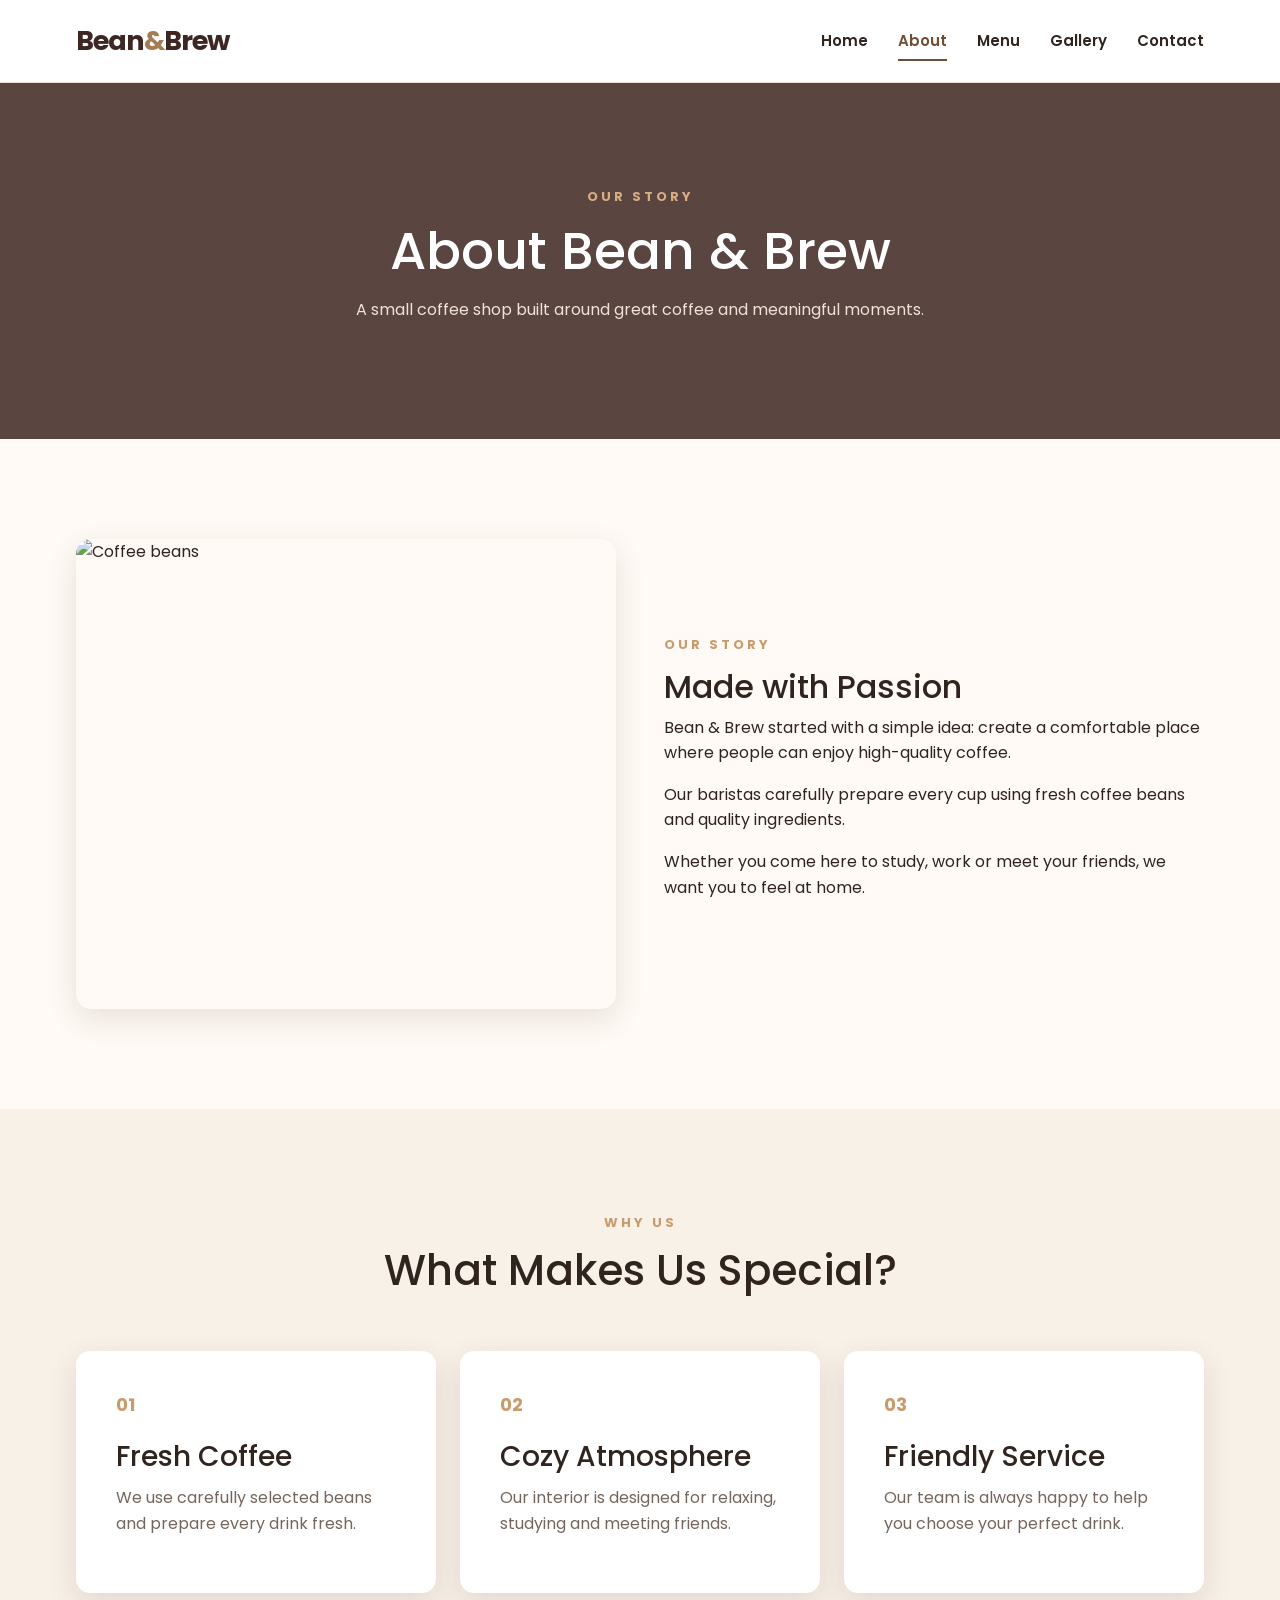
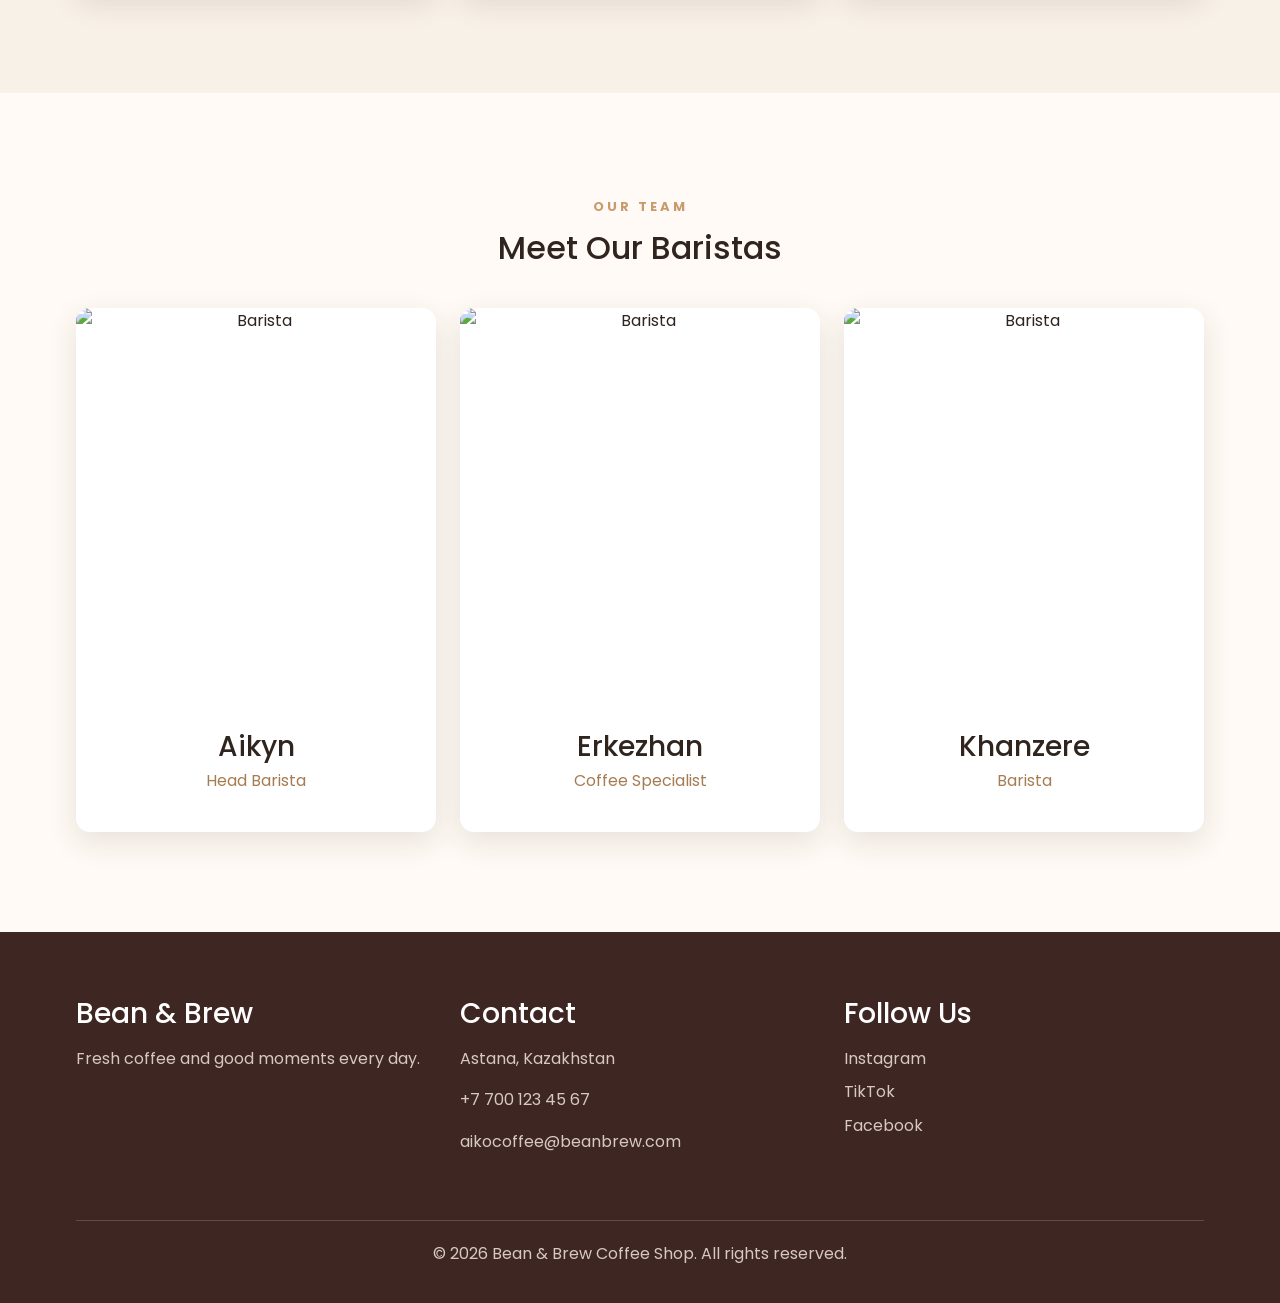
==== about.html @ 510b360f "Add files via upload" ====
<!DOCTYPE html>
<html lang="en">
<head>
    <meta charset="UTF-8">
    <meta name="viewport" content="width=device-width, initial-scale=1.0">

    <title>About Us - Bean & Brew</title>

    <link rel="preconnect" href="https://fonts.googleapis.com">
    <link rel="preconnect" href="https://fonts.gstatic.com" crossorigin>
    <link href="https://fonts.googleapis.com/css2?family=Poppins:wght@400;500;600;700&display=swap" rel="stylesheet">

    <link href="https://cdn.jsdelivr.net/npm/bootstrap@5.3.3/dist/css/bootstrap.min.css" rel="stylesheet">

    <link rel="stylesheet" href="style.css">
</head>

<body>

<header class="site-header">
    <div class="container header-container">

        <a href="index.html" class="logo">
            Bean<span>&</span>Brew
        </a>

        <nav class="main-nav">
            <a href="index.html">Home</a>
            <a href="about.html" class="active">About</a>
            <a href="menu.html">Menu</a>
            <a href="gallery.html">Gallery</a>
            <a href="contact.html">Contact</a>
        </nav>

    </div>
</header>


<main>

    <section class="page-banner">
        <div class="container text-center">
            <span class="small-title">OUR STORY</span>
            <h1>About Bean & Brew</h1>
            <p>
                A small coffee shop built around great coffee
                and meaningful moments.
            </p>
        </div>
    </section>


    <section class="section">
        <div class="container">

            <div class="row align-items-center g-5">

                <div class="col-12 col-md-6">
                    <img
                        src="images/beans.jpg"
                        alt="Coffee beans"
                        class="large-image"
                        loading="lazy"
                    >
                </div>

                <div class="col-12 col-md-6">

                    <span class="small-title">OUR STORY</span>

                    <h2>Made with Passion</h2>

                    <p>
                        Bean & Brew started with a simple idea:
                        create a comfortable place where people
                        can enjoy high-quality coffee.
                    </p>

                    <p>
                        Our baristas carefully prepare every cup
                        using fresh coffee beans and quality ingredients.
                    </p>

                    <p>
                        Whether you come here to study, work or meet
                        your friends, we want you to feel at home.
                    </p>

                </div>

            </div>

        </div>
    </section>


    <section class="features-section">
        <div class="container">

            <div class="section-heading text-center">
                <span class="small-title">WHY US</span>
                <h2>What Makes Us Special?</h2>
            </div>

            <div class="row g-4">

                <div class="col-12 col-md-4">
                    <div class="feature-box">
                        <div class="feature-number">01</div>
                        <h3>Fresh Coffee</h3>
                        <p>
                            We use carefully selected beans
                            and prepare every drink fresh.
                        </p>
                    </div>
                </div>

                <div class="col-12 col-md-4">
                    <div class="feature-box">
                        <div class="feature-number">02</div>
                        <h3>Cozy Atmosphere</h3>
                        <p>
                            Our interior is designed for relaxing,
                            studying and meeting friends.
                        </p>
                    </div>
                </div>

                <div class="col-12 col-md-4">
                    <div class="feature-box">
                        <div class="feature-number">03</div>
                        <h3>Friendly Service</h3>
                        <p>
                            Our team is always happy to help
                            you choose your perfect drink.
                        </p>
                    </div>
                </div>

            </div>

        </div>
    </section>


    <section class="section">
        <div class="container text-center">

            <span class="small-title">OUR TEAM</span>

            <h2>Meet Our Baristas</h2>

            <div class="row g-4 mt-3">

                <div class="col-12 col-md-4">
                    <div class="team-card">
                        <img
                            src="images/aikyn.jpg"
                            alt="Barista"
                            loading="lazy"
                        >
                        <h3>Aikyn</h3>
                        <p>Head Barista</p>
                    </div>
                </div>

                <div class="col-12 col-md-4">
                    <div class="team-card">
                        <img
                            src="images/erkezhan.jpg"
                            alt="Barista"
                            loading="lazy"
                        >
                        <h3>Erkezhan</h3>
                        <p>Coffee Specialist</p>
                    </div>
                </div>

                <div class="col-12 col-md-4">
                    <div class="team-card">
                        <img
                            src="images/khanzere.jpg"
                            alt="Barista"
                            loading="lazy"
                        >
                        <h3>Khanzere</h3>
                        <p>Barista</p>
                    </div>
                </div>

            </div>

        </div>
    </section>

</main>


<footer class="site-footer">
    <div class="container">

        <div class="row g-4">

            <div class="col-12 col-md-4">
                <h3>Bean & Brew</h3>
                <p>Fresh coffee and good moments every day.</p>
            </div>

            <div class="col-12 col-md-4">
                <h3>Contact</h3>
                <p>Astana, Kazakhstan</p>
                <p>+7 700 123 45 67</p>
                <p>aikocoffee@beanbrew.com</p>
            </div>

            <div class="col-12 col-md-4">
                <h3>Follow Us</h3>
                <div class="social-links">
                    <a href="#">Instagram</a>
                    <a href="#">TikTok</a>
                    <a href="#">Facebook</a>
                </div>
            </div>

        </div>

        <div class="footer-bottom">
            <p>&copy; 2026 Bean & Brew Coffee Shop. All rights reserved.</p>
        </div>

    </div>
</footer>

</body>
</html>
---- style.css ----
:root {
    --coffee: #6f4e37;
    --coffee-dark: #3e2723;
    --coffee-light: #a67c52;
    --cream: #f8f1e8;
    --cream-dark: #eadccf;
    --white: #ffffff;
    --text: #30241f;
    --text-light: #75665d;
    --gold: #c89b6d;

    --shadow: 0 10px 30px rgba(62, 39, 35, 0.12);
    --shadow-hover: 0 18px 40px rgba(62, 39, 35, 0.20);
}

* {
    margin: 0;
    padding: 0;
    box-sizing: border-box;
}

html {
    scroll-behavior: smooth;
}

body {
    font-family: "Poppins", Arial, sans-serif;
    background-color: #fffaf5;
    color: var(--text);
    line-height: 1.6;
}

img {
    max-width: 100%;
    display: block;
}

a {
    text-decoration: none;
    color: inherit;
}

button,
input,
textarea {
    font-family: inherit;
}

.container {
    width: 90%;
    max-width: 1200px;
    margin: 0 auto;
}

.site-header {
    position: sticky;
    top: 0;
    z-index: 1000;

    background: rgba(255, 255, 255, 0.96);
    backdrop-filter: blur(10px);

    border-bottom: 1px solid #eee1d5;
}

.header-container {
    min-height: 82px;

    display: flex;
    justify-content: space-between;
    align-items: center;
}

.logo {
    font-size: 27px;
    font-weight: 700;
    color: var(--coffee-dark);
    letter-spacing: -1px;
}

.logo span {
    color: var(--coffee-light);
}

.main-nav {
    display: flex;
    align-items: center;
    gap: 30px;
}

.main-nav a {
    position: relative;

    color: var(--text);
    font-size: 15px;
    font-weight: 600;

    transition: 0.3s;
}

.main-nav a:hover {
    color: var(--coffee);
}

.main-nav a::after {
    content: "";

    position: absolute;
    left: 0;
    bottom: -8px;

    width: 0;
    height: 2px;

    background-color: var(--coffee);

    transition: 0.3s;
}

.main-nav a:hover::after,
.main-nav a.active::after {
    width: 100%;
}

.main-nav a.active {
    color: var(--coffee);
}

.hero-section {
    min-height: 680px;

    display: flex;
    align-items: center;

    position: relative;

    background:
        linear-gradient(
            90deg,
            rgba(34, 20, 15, 0.88) 0%,
            rgba(34, 20, 15, 0.65) 45%,
            rgba(34, 20, 15, 0.20) 100%
        ),
        url("https://images.unsplash.com/photo-1495474472287-4d71bcdd2085?auto=format&fit=crop&w=1800&q=85")
        center / cover no-repeat;
}

.hero-content {
    width: 100%;
}

.hero-text {
    max-width: 650px;
    color: white;
}

.small-title {
    display: inline-block;

    color: var(--gold);
    font-size: 13px;
    font-weight: 700;
    letter-spacing: 3px;

    margin-bottom: 12px;
}

.hero-text .small-title {
    color: #e4b98c;
}

.hero-text h1 {
    color: white;

    font-size: 68px;
    line-height: 1.05;

    margin-bottom: 25px;

    letter-spacing: -2px;
}

.hero-text p {
    max-width: 570px;

    color: #f5eee9;
    font-size: 18px;

    margin-bottom: 35px;
}

.coffee-btn {
    display: inline-block;

    padding: 14px 30px;

    background-color: var(--coffee);
    color: white;

    border: 2px solid var(--coffee);
    border-radius: 5px;

    font-size: 15px;
    font-weight: 600;

    transition: 0.3s;
}

.coffee-btn:hover {
    background-color: var(--coffee-light);
    border-color: var(--coffee-light);
    color: white;

    transform: translateY(-3px);

    box-shadow: 0 8px 20px rgba(111, 78, 55, 0.3);
}

.section {
    padding: 100px 0;
}

.section-heading {
    max-width: 650px;
    margin: 0 auto 55px;

    text-align: center;
}

.section-heading h2 {
    font-size: 42px;
    margin-bottom: 15px;
}

.section-heading p {
    color: var(--text-light);
}

.coffee-card {
    height: 100%;

    overflow: hidden;

    background-color: white;

    border-radius: 14px;

    box-shadow: var(--shadow);

    transition: 0.35s;
}

.coffee-card:hover {
    transform: translateY(-10px);
    box-shadow: var(--shadow-hover);
}

.coffee-card img {
    width: 100%;
    height: 250px;

    object-fit: cover;

    transition: 0.5s;
}

.coffee-card:hover img {
    transform: scale(1.05);
}

.card-content {
    padding: 27px;
}

.card-content h3 {
    font-size: 22px;
    margin-bottom: 10px;
}

.card-content p {
    min-height: 55px;

    color: var(--text-light);

    font-size: 14px;
}

.price {
    display: inline-block;

    margin-top: 12px;

    color: var(--coffee);

    font-size: 18px;
    font-weight: 700;
}

.welcome-section {
    padding: 100px 0;

    background-color: var(--cream);
}

.large-image {
    width: 100%;
    height: 470px;

    object-fit: cover;

    border-radius: 15px;

    box-shadow: var(--shadow);
}

.welcome-section h2 {
    font-size: 42px;
    margin-bottom: 20px;
}

.welcome-section p {
    color: var(--text-light);

    margin-bottom: 15px;
}

.page-banner {
    position: relative;

    padding: 100px 20px;

    text-align: center;

    background:
        linear-gradient(
            rgba(62, 39, 35, 0.86),
            rgba(62, 39, 35, 0.86)
        ),
        url("https://images.unsplash.com/photo-1445116572660-236099ec97a0?auto=format&fit=crop&w=1800&q=85")
        center / cover no-repeat;
}

.page-banner h1 {
    color: white;

    font-size: 52px;

    margin-bottom: 15px;
}

.page-banner p {
    color: #eee1d5;
}

.page-banner .small-title {
    color: #d8ad83;
}

.features-section {
    padding: 100px 0;

    background-color: var(--cream);
}

.feature-box {
    height: 100%;

    padding: 40px;

    background-color: white;

    border-radius: 14px;

    box-shadow: var(--shadow);

    transition: 0.3s;
}

.feature-box:hover {
    transform: translateY(-8px);
    box-shadow: var(--shadow-hover);
}

.feature-number {
    margin-bottom: 20px;

    color: var(--gold);

    font-size: 18px;
    font-weight: 700;
}

.feature-box h3 {
    margin-bottom: 12px;
}

.feature-box p {
    color: var(--text-light);
}

.team-card {
    overflow: hidden;

    background-color: white;

    border-radius: 14px;

    box-shadow: var(--shadow);

    text-align: center;

    transition: 0.3s;
}

.team-card:hover {
    transform: translateY(-8px);
}

.team-card img {
    width: 100%;
    height: 400px;

    object-fit: cover;
}

.team-card h3 {
    margin-top: 22px;
    margin-bottom: 5px;
}

.team-card p {
    padding-bottom: 22px;

    color: var(--coffee-light);
}

.table-responsive {
    overflow-x: auto;
}

.coffee-table {
    width: 100%;

    border-collapse: collapse;

    background-color: white;

    border-radius: 14px;

    overflow: hidden;

    box-shadow: var(--shadow);
}

.coffee-table th {
    padding: 20px;

    background-color: var(--coffee-dark);

    color: white;

    text-align: left;
}

.coffee-table td {
    padding: 19px 20px;

    border-bottom: 1px solid #eee1d5;

    color: var(--text-light);
}

.coffee-table td:first-child {
    color: var(--text);
    font-weight: 600;
}

.coffee-table tbody tr:nth-child(even) {
    background-color: #fcf7f2;
}

.coffee-table tbody tr {
    transition: 0.2s;
}

.coffee-table tbody tr:hover {
    background-color: #f1e3d5;
}

.menu-cards-section {
    padding: 100px 0;

    background-color: var(--cream);
}

.gallery-grid {
    display: grid;

    grid-template-columns: repeat(3, 1fr);

    grid-auto-rows: 300px;

    gap: 20px;
}

.gallery-item {
    position: relative;

    overflow: hidden;

    border-radius: 14px;

    box-shadow: var(--shadow);
}

.gallery-item img {
    width: 100%;
    height: 100%;

    object-fit: cover;

    transition: 0.5s;
}

.gallery-item:hover img {
    transform: scale(1.1);
}

.gallery-caption {
    position: absolute;

    left: 0;
    right: 0;
    bottom: 0;

    padding: 30px 20px 20px;

    color: white;

    background: linear-gradient(
        transparent,
        rgba(0, 0, 0, 0.8)
    );

    transform: translateY(100%);

    transition: 0.35s;
}

.gallery-item:hover .gallery-caption {
    transform: translateY(0);
}

.gallery-caption span {
    font-weight: 600;
}

.contact-info {
    height: 100%;

    padding: 40px;

    background-color: var(--cream);

    border-radius: 14px;
}

.contact-info h2 {
    font-size: 36px;

    margin-bottom: 15px;
}

.contact-info > p {
    color: var(--text-light);
}

.contact-item {
    display: flex;
    flex-direction: column;

    margin-top: 28px;
}

.contact-item strong {
    color: var(--coffee);

    margin-bottom: 3px;
}

.contact-item span {
    color: var(--text-light);
}


.contact-form {
    padding: 40px;

    background-color: white;

    border-radius: 14px;

    box-shadow: var(--shadow);
}

.contact-form label {
    display: block;

    margin-bottom: 8px;

    font-weight: 600;
}

.contact-form input,
.contact-form textarea {
    width: 100%;

    padding: 13px 15px;

    border: 1px solid #dfd1c5;

    border-radius: 6px;

    background-color: #fffdfb;

    outline: none;

    transition: 0.3s;
}


/* focus requirement */

.contact-form input:focus,
.contact-form textarea:focus {
    border-color: var(--coffee-light);

    box-shadow:
        0 0 0 4px rgba(166, 124, 82, 0.15);
}

.site-footer {
    padding: 65px 0 20px;

    background-color: var(--coffee-dark);

    color: white;
}

.site-footer h3 {
    color: white;

    margin-bottom: 15px;
}

.site-footer p {
    color: #d7c9c0;
}

.social-links {
    display: flex;
    flex-direction: column;

    gap: 8px;
}

.social-links a {
    color: #d7c9c0;

    transition: 0.3s;
}

.social-links a:hover {
    color: #e4b98c;
}

.footer-bottom {
    margin-top: 50px;
    padding-top: 20px;

    border-top: 1px solid #624c43;

    text-align: center;
}

@media (max-width: 992px) {

    .hero-text h1 {
        font-size: 55px;
    }

    .gallery-grid {
        grid-template-columns: repeat(2, 1fr);
    }

    .main-nav {
        gap: 18px;
    }

}

@media (max-width: 768px) {

    .header-container {
        min-height: auto;

        padding-top: 18px;
        padding-bottom: 18px;

        flex-direction: column;

        gap: 15px;
    }

    .main-nav {
        width: 100%;

        justify-content: center;

        flex-wrap: wrap;

        gap: 12px 18px;
    }

    .hero-section {
        min-height: 570px;

        text-align: center;

        background-position: center;
    }

    .hero-text {
        margin: 0 auto;
    }

    .hero-text h1 {
        font-size: 42px;
        letter-spacing: -1px;
    }

    .hero-text p {
        font-size: 15px;
    }

    .section {
        padding: 70px 0;
    }

    .welcome-section {
        padding: 70px 0;
    }

    .features-section {
        padding: 70px 0;
    }

    .menu-cards-section {
        padding: 70px 0;
    }

    .section-heading h2 {
        font-size: 34px;
    }

    .welcome-section h2 {
        font-size: 34px;
    }

    .large-image {
        height: 330px;
    }

    .page-banner {
        padding: 75px 20px;
    }

    .page-banner h1 {
        font-size: 38px;
    }

    .gallery-grid {
        grid-template-columns: 1fr;

        grid-auto-rows: 280px;
    }

    .gallery-caption {
        transform: translateY(0);
    }

    .coffee-table th,
    .coffee-table td {
        padding: 13px;

        font-size: 13px;
    }

    .contact-info,
    .contact-form {
        padding: 28px;
    }

}
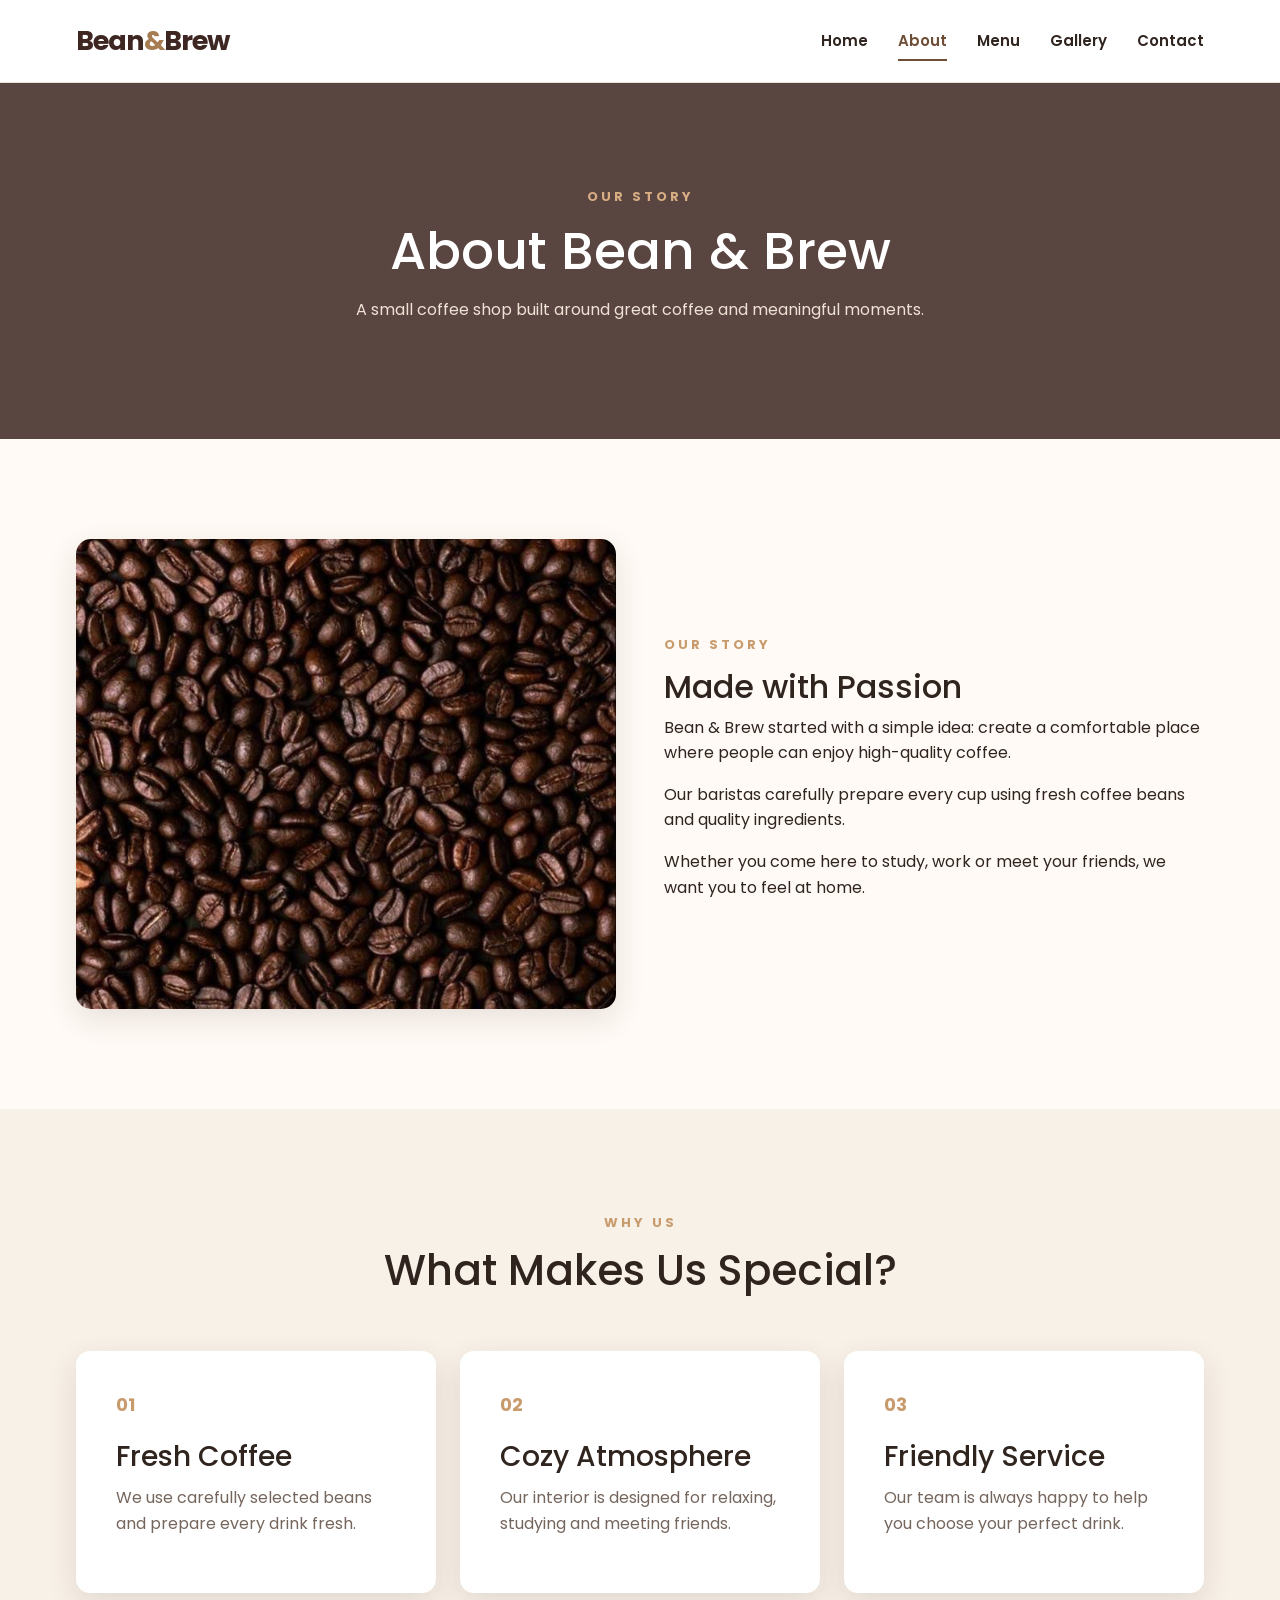
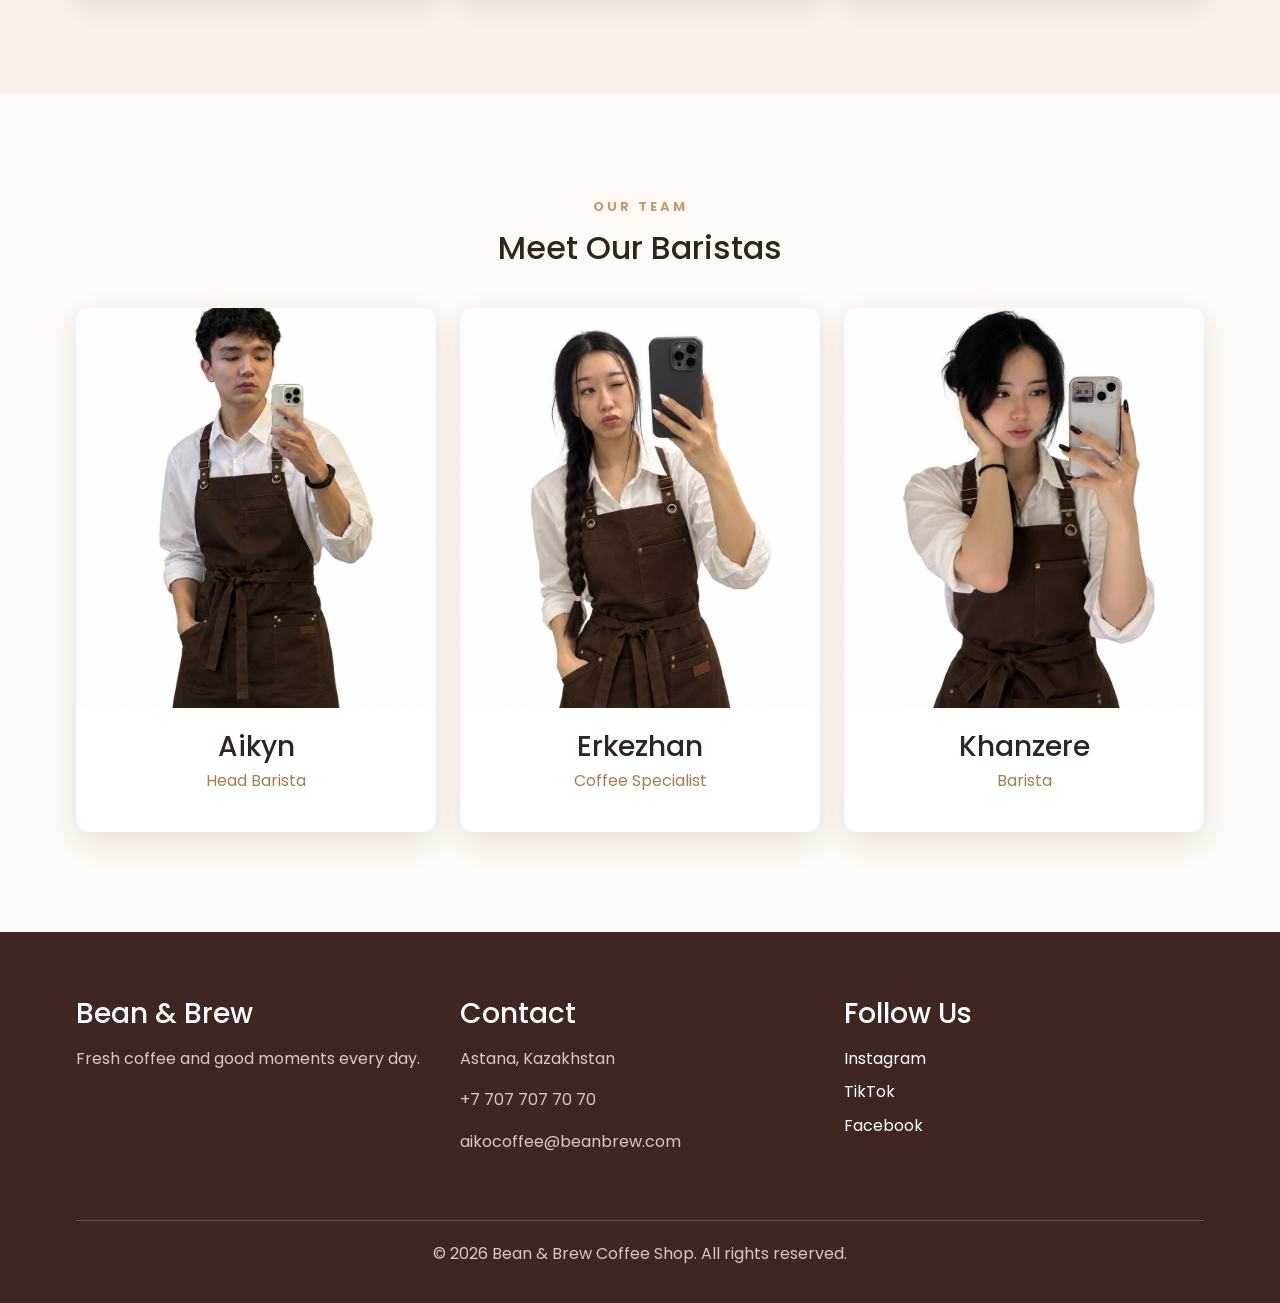
==== commit 17d2667f: "Add endterm features and update README" ====
--- a/about.html
+++ b/about.html
@@ -1,235 +1,234 @@
-<!DOCTYPE html>
-<html lang="en">
-<head>
-    <meta charset="UTF-8">
-    <meta name="viewport" content="width=device-width, initial-scale=1.0">
-
-    <title>About Us - Bean & Brew</title>
-
-    <link rel="preconnect" href="https://fonts.googleapis.com">
-    <link rel="preconnect" href="https://fonts.gstatic.com" crossorigin>
-    <link href="https://fonts.googleapis.com/css2?family=Poppins:wght@400;500;600;700&display=swap" rel="stylesheet">
-
-    <link href="https://cdn.jsdelivr.net/npm/bootstrap@5.3.3/dist/css/bootstrap.min.css" rel="stylesheet">
-
-    <link rel="stylesheet" href="style.css">
-</head>
-
-<body>
-
-<header class="site-header">
-    <div class="container header-container">
-
-        <a href="index.html" class="logo">
-            Bean<span>&</span>Brew
-        </a>
-
-        <nav class="main-nav">
-            <a href="index.html">Home</a>
-            <a href="about.html" class="active">About</a>
-            <a href="menu.html">Menu</a>
-            <a href="gallery.html">Gallery</a>
-            <a href="contact.html">Contact</a>
-        </nav>
-
-    </div>
-</header>
-
-
-<main>
-
-    <section class="page-banner">
-        <div class="container text-center">
-            <span class="small-title">OUR STORY</span>
-            <h1>About Bean & Brew</h1>
-            <p>
-                A small coffee shop built around great coffee
-                and meaningful moments.
-            </p>
-        </div>
-    </section>
-
-
-    <section class="section">
-        <div class="container">
-
-            <div class="row align-items-center g-5">
-
-                <div class="col-12 col-md-6">
-                    <img
-                        src="images/beans.jpg"
-                        alt="Coffee beans"
-                        class="large-image"
-                        loading="lazy"
-                    >
-                </div>
-
-                <div class="col-12 col-md-6">
-
-                    <span class="small-title">OUR STORY</span>
-
-                    <h2>Made with Passion</h2>
-
-                    <p>
-                        Bean & Brew started with a simple idea:
-                        create a comfortable place where people
-                        can enjoy high-quality coffee.
-                    </p>
-
-                    <p>
-                        Our baristas carefully prepare every cup
-                        using fresh coffee beans and quality ingredients.
-                    </p>
-
-                    <p>
-                        Whether you come here to study, work or meet
-                        your friends, we want you to feel at home.
-                    </p>
-
-                </div>
-
-            </div>
-
-        </div>
-    </section>
-
-
-    <section class="features-section">
-        <div class="container">
-
-            <div class="section-heading text-center">
-                <span class="small-title">WHY US</span>
-                <h2>What Makes Us Special?</h2>
-            </div>
-
-            <div class="row g-4">
-
-                <div class="col-12 col-md-4">
-                    <div class="feature-box">
-                        <div class="feature-number">01</div>
-                        <h3>Fresh Coffee</h3>
-                        <p>
-                            We use carefully selected beans
-                            and prepare every drink fresh.
-                        </p>
-                    </div>
-                </div>
-
-                <div class="col-12 col-md-4">
-                    <div class="feature-box">
-                        <div class="feature-number">02</div>
-                        <h3>Cozy Atmosphere</h3>
-                        <p>
-                            Our interior is designed for relaxing,
-                            studying and meeting friends.
-                        </p>
-                    </div>
-                </div>
-
-                <div class="col-12 col-md-4">
-                    <div class="feature-box">
-                        <div class="feature-number">03</div>
-                        <h3>Friendly Service</h3>
-                        <p>
-                            Our team is always happy to help
-                            you choose your perfect drink.
-                        </p>
-                    </div>
-                </div>
-
-            </div>
-
-        </div>
-    </section>
-
-
-    <section class="section">
-        <div class="container text-center">
-
-            <span class="small-title">OUR TEAM</span>
-
-            <h2>Meet Our Baristas</h2>
-
-            <div class="row g-4 mt-3">
-
-                <div class="col-12 col-md-4">
-                    <div class="team-card">
-                        <img
-                            src="images/aikyn.jpg"
-                            alt="Barista"
-                            loading="lazy"
-                        >
-                        <h3>Aikyn</h3>
-                        <p>Head Barista</p>
-                    </div>
-                </div>
-
-                <div class="col-12 col-md-4">
-                    <div class="team-card">
-                        <img
-                            src="images/erkezhan.jpg"
-                            alt="Barista"
-                            loading="lazy"
-                        >
-                        <h3>Erkezhan</h3>
-                        <p>Coffee Specialist</p>
-                    </div>
-                </div>
-
-                <div class="col-12 col-md-4">
-                    <div class="team-card">
-                        <img
-                            src="images/khanzere.jpg"
-                            alt="Barista"
-                            loading="lazy"
-                        >
-                        <h3>Khanzere</h3>
-                        <p>Barista</p>
-                    </div>
-                </div>
-
-            </div>
-
-        </div>
-    </section>
-
-</main>
-
-
-<footer class="site-footer">
-    <div class="container">
-
-        <div class="row g-4">
-
-            <div class="col-12 col-md-4">
-                <h3>Bean & Brew</h3>
-                <p>Fresh coffee and good moments every day.</p>
-            </div>
-
-            <div class="col-12 col-md-4">
-                <h3>Contact</h3>
-                <p>Astana, Kazakhstan</p>
-                <p>+7 700 123 45 67</p>
-                <p>aikocoffee@beanbrew.com</p>
-            </div>
-
-            <div class="col-12 col-md-4">
-                <h3>Follow Us</h3>
-                <div class="social-links">
-                    <a href="#">Instagram</a>
-                    <a href="#">TikTok</a>
-                    <a href="#">Facebook</a>
-                </div>
-            </div>
-
-        </div>
-
-        <div class="footer-bottom">
-            <p>&copy; 2026 Bean & Brew Coffee Shop. All rights reserved.</p>
-        </div>
-
-    </div>
-</footer>
-
-</body>
+<!DOCTYPE html>
+<html lang="en">
+<head>
+    <meta charset="UTF-8">
+    <meta name="viewport" content="width=device-width, initial-scale=1.0">
+
+    <title>About Us - Bean & Brew</title>
+
+    <link rel="preconnect" href="https://fonts.googleapis.com">
+    <link rel="preconnect" href="https://fonts.gstatic.com" crossorigin>
+    <link href="https://fonts.googleapis.com/css2?family=Poppins:wght@400;500;600;700&display=swap" rel="stylesheet">
+
+    <link href="vendor/bootstrap.min.css" rel="stylesheet">
+
+    <link rel="stylesheet" href="style.css">
+</head>
+
+<body>
+
+<header class="site-header">
+    <div class="container header-container">
+
+        <a href="index.html" class="logo">
+            Bean<span>&</span>Brew
+        </a>
+
+        <nav class="main-nav">
+            <a href="index.html">Home</a>
+            <a href="about.html" class="active">About</a>
+            <a href="menu.html">Menu</a>
+            <a href="gallery.html">Gallery</a>
+            <a href="contact.html">Contact</a>
+        </nav>
+
+    </div>
+</header>
+
+
+<main>
+
+    <section class="page-banner">
+        <div class="container text-center">
+            <span class="small-title">OUR STORY</span>
+            <h1>About Bean & Brew</h1>
+            <p>
+                A small coffee shop built around great coffee
+                and meaningful moments.
+            </p>
+        </div>
+    </section>
+
+
+    <section class="section">
+        <div class="container">
+
+            <div class="row align-items-center g-5">
+
+                <div class="col-12 col-md-6">
+                    <img
+                        src="images/beans.jpg"
+                        alt="Coffee beans"
+                        class="large-image"
+                        loading="lazy"
+                    >
+                </div>
+
+                <div class="col-12 col-md-6">
+
+                    <span class="small-title">OUR STORY</span>
+
+                    <h2>Made with Passion</h2>
+
+                    <p>
+                        Bean & Brew started with a simple idea:
+                        create a comfortable place where people
+                        can enjoy high-quality coffee.
+                    </p>
+
+                    <p>
+                        Our baristas carefully prepare every cup
+                        using fresh coffee beans and quality ingredients.
+                    </p>
+
+                    <p>
+                        Whether you come here to study, work or meet
+                        your friends, we want you to feel at home.
+                    </p>
+
+                </div>
+
+            </div>
+
+        </div>
+    </section>
+
+
+    <section class="features-section">
+        <div class="container">
+
+            <div class="section-heading text-center">
+                <span class="small-title">WHY US</span>
+                <h2>What Makes Us Special?</h2>
+            </div>
+
+            <div class="row g-4">
+
+                <div class="col-12 col-md-4">
+                    <div class="feature-box">
+                        <div class="feature-number">01</div>
+                        <h3>Fresh Coffee</h3>
+                        <p>
+                            We use carefully selected beans
+                            and prepare every drink fresh.
+                        </p>
+                    </div>
+                </div>
+
+                <div class="col-12 col-md-4">
+                    <div class="feature-box">
+                        <div class="feature-number">02</div>
+                        <h3>Cozy Atmosphere</h3>
+                        <p>
+                            Our interior is designed for relaxing,
+                            studying and meeting friends.
+                        </p>
+                    </div>
+                </div>
+
+                <div class="col-12 col-md-4">
+                    <div class="feature-box">
+                        <div class="feature-number">03</div>
+                        <h3>Friendly Service</h3>
+                        <p>
+                            Our team is always happy to help
+                            you choose your perfect drink.
+                        </p>
+                    </div>
+                </div>
+
+            </div>
+
+        </div>
+    </section>
+
+
+    <section class="section">
+        <div class="container text-center">
+
+            <span class="small-title">OUR TEAM</span>
+
+            <h2>Meet Our Baristas</h2>
+
+            <div class="row g-4 mt-3">
+
+                <div class="col-12 col-md-4">
+                    <div class="team-card">
+                        <img
+                            src="images/aikyn.jpg"
+                            alt="Barista"
+                            loading="lazy"
+                        >
+                        <h3>Aikyn</h3>
+                        <p>Head Barista</p>
+                    </div>
+                </div>
+
+                <div class="col-12 col-md-4">
+                    <div class="team-card">
+                        <img
+                            src="images/erkezhan.jpg"
+                            alt="Barista"
+                            loading="lazy"
+                        >
+                        <h3>Erkezhan</h3>
+                        <p>Coffee Specialist</p>
+                    </div>
+                </div>
+
+                <div class="col-12 col-md-4">
+                    <div class="team-card">
+                        <img
+                            src="images/khanzere.jpg"
+                            alt="Barista"
+                            loading="lazy"
+                        >
+                        <h3>Khanzere</h3>
+                        <p>Barista</p>
+                    </div>
+                </div>
+
+            </div>
+
+        </div>
+    </section>
+
+</main>
+
+<footer class="site-footer">
+    <div class="container">
+
+        <div class="row g-4">
+
+            <div class="col-12 col-md-4">
+                <h3>Bean & Brew</h3>
+                <p>Fresh coffee and good moments every day.</p>
+            </div>
+
+            <div class="col-12 col-md-4">
+                <h3>Contact</h3>
+                <p>Astana, Kazakhstan</p>
+                <p>+7 707 707 70 70</p>
+                <p>aikocoffee@beanbrew.com</p>
+            </div>
+
+            <div class="col-12 col-md-4">
+                <h3>Follow Us</h3>
+                <div class="social-links">
+                    <span>Instagram</span>
+                    <span>TikTok</span>
+                    <span>Facebook</span>
+                </div>
+            </div>
+
+        </div>
+
+        <div class="footer-bottom">
+            <p>&copy; 2026 Bean & Brew Coffee Shop. All rights reserved.</p>
+        </div>
+
+    </div>
+</footer>
+
+</body>
 </html>
--- a/style.css
+++ b/style.css
@@ -1,804 +1,804 @@
-:root {
-    --coffee: #6f4e37;
-    --coffee-dark: #3e2723;
-    --coffee-light: #a67c52;
-    --cream: #f8f1e8;
-    --cream-dark: #eadccf;
-    --white: #ffffff;
-    --text: #30241f;
-    --text-light: #75665d;
-    --gold: #c89b6d;
-
-    --shadow: 0 10px 30px rgba(62, 39, 35, 0.12);
-    --shadow-hover: 0 18px 40px rgba(62, 39, 35, 0.20);
-}
-
-* {
-    margin: 0;
-    padding: 0;
-    box-sizing: border-box;
-}
-
-html {
-    scroll-behavior: smooth;
-}
-
-body {
-    font-family: "Poppins", Arial, sans-serif;
-    background-color: #fffaf5;
-    color: var(--text);
-    line-height: 1.6;
-}
-
-img {
-    max-width: 100%;
-    display: block;
-}
-
-a {
-    text-decoration: none;
-    color: inherit;
-}
-
-button,
-input,
-textarea {
-    font-family: inherit;
-}
-
-.container {
-    width: 90%;
-    max-width: 1200px;
-    margin: 0 auto;
-}
-
-.site-header {
-    position: sticky;
-    top: 0;
-    z-index: 1000;
-
-    background: rgba(255, 255, 255, 0.96);
-    backdrop-filter: blur(10px);
-
-    border-bottom: 1px solid #eee1d5;
-}
-
-.header-container {
-    min-height: 82px;
-
-    display: flex;
-    justify-content: space-between;
-    align-items: center;
-}
-
-.logo {
-    font-size: 27px;
-    font-weight: 700;
-    color: var(--coffee-dark);
-    letter-spacing: -1px;
-}
-
-.logo span {
-    color: var(--coffee-light);
-}
-
-.main-nav {
-    display: flex;
-    align-items: center;
-    gap: 30px;
-}
-
-.main-nav a {
-    position: relative;
-
-    color: var(--text);
-    font-size: 15px;
-    font-weight: 600;
-
-    transition: 0.3s;
-}
-
-.main-nav a:hover {
-    color: var(--coffee);
-}
-
-.main-nav a::after {
-    content: "";
-
-    position: absolute;
-    left: 0;
-    bottom: -8px;
-
-    width: 0;
-    height: 2px;
-
-    background-color: var(--coffee);
-
-    transition: 0.3s;
-}
-
-.main-nav a:hover::after,
-.main-nav a.active::after {
-    width: 100%;
-}
-
-.main-nav a.active {
-    color: var(--coffee);
-}
-
-.hero-section {
-    min-height: 680px;
-
-    display: flex;
-    align-items: center;
-
-    position: relative;
-
-    background:
-        linear-gradient(
-            90deg,
-            rgba(34, 20, 15, 0.88) 0%,
-            rgba(34, 20, 15, 0.65) 45%,
-            rgba(34, 20, 15, 0.20) 100%
-        ),
-        url("https://images.unsplash.com/photo-1495474472287-4d71bcdd2085?auto=format&fit=crop&w=1800&q=85")
-        center / cover no-repeat;
-}
-
-.hero-content {
-    width: 100%;
-}
-
-.hero-text {
-    max-width: 650px;
-    color: white;
-}
-
-.small-title {
-    display: inline-block;
-
-    color: var(--gold);
-    font-size: 13px;
-    font-weight: 700;
-    letter-spacing: 3px;
-
-    margin-bottom: 12px;
-}
-
-.hero-text .small-title {
-    color: #e4b98c;
-}
-
-.hero-text h1 {
-    color: white;
-
-    font-size: 68px;
-    line-height: 1.05;
-
-    margin-bottom: 25px;
-
-    letter-spacing: -2px;
-}
-
-.hero-text p {
-    max-width: 570px;
-
-    color: #f5eee9;
-    font-size: 18px;
-
-    margin-bottom: 35px;
-}
-
-.coffee-btn {
-    display: inline-block;
-
-    padding: 14px 30px;
-
-    background-color: var(--coffee);
-    color: white;
-
-    border: 2px solid var(--coffee);
-    border-radius: 5px;
-
-    font-size: 15px;
-    font-weight: 600;
-
-    transition: 0.3s;
-}
-
-.coffee-btn:hover {
-    background-color: var(--coffee-light);
-    border-color: var(--coffee-light);
-    color: white;
-
-    transform: translateY(-3px);
-
-    box-shadow: 0 8px 20px rgba(111, 78, 55, 0.3);
-}
-
-.section {
-    padding: 100px 0;
-}
-
-.section-heading {
-    max-width: 650px;
-    margin: 0 auto 55px;
-
-    text-align: center;
-}
-
-.section-heading h2 {
-    font-size: 42px;
-    margin-bottom: 15px;
-}
-
-.section-heading p {
-    color: var(--text-light);
-}
-
-.coffee-card {
-    height: 100%;
-
-    overflow: hidden;
-
-    background-color: white;
-
-    border-radius: 14px;
-
-    box-shadow: var(--shadow);
-
-    transition: 0.35s;
-}
-
-.coffee-card:hover {
-    transform: translateY(-10px);
-    box-shadow: var(--shadow-hover);
-}
-
-.coffee-card img {
-    width: 100%;
-    height: 250px;
-
-    object-fit: cover;
-
-    transition: 0.5s;
-}
-
-.coffee-card:hover img {
-    transform: scale(1.05);
-}
-
-.card-content {
-    padding: 27px;
-}
-
-.card-content h3 {
-    font-size: 22px;
-    margin-bottom: 10px;
-}
-
-.card-content p {
-    min-height: 55px;
-
-    color: var(--text-light);
-
-    font-size: 14px;
-}
-
-.price {
-    display: inline-block;
-
-    margin-top: 12px;
-
-    color: var(--coffee);
-
-    font-size: 18px;
-    font-weight: 700;
-}
-
-.welcome-section {
-    padding: 100px 0;
-
-    background-color: var(--cream);
-}
-
-.large-image {
-    width: 100%;
-    height: 470px;
-
-    object-fit: cover;
-
-    border-radius: 15px;
-
-    box-shadow: var(--shadow);
-}
-
-.welcome-section h2 {
-    font-size: 42px;
-    margin-bottom: 20px;
-}
-
-.welcome-section p {
-    color: var(--text-light);
-
-    margin-bottom: 15px;
-}
-
-.page-banner {
-    position: relative;
-
-    padding: 100px 20px;
-
-    text-align: center;
-
-    background:
-        linear-gradient(
-            rgba(62, 39, 35, 0.86),
-            rgba(62, 39, 35, 0.86)
-        ),
-        url("https://images.unsplash.com/photo-1445116572660-236099ec97a0?auto=format&fit=crop&w=1800&q=85")
-        center / cover no-repeat;
-}
-
-.page-banner h1 {
-    color: white;
-
-    font-size: 52px;
-
-    margin-bottom: 15px;
-}
-
-.page-banner p {
-    color: #eee1d5;
-}
-
-.page-banner .small-title {
-    color: #d8ad83;
-}
-
-.features-section {
-    padding: 100px 0;
-
-    background-color: var(--cream);
-}
-
-.feature-box {
-    height: 100%;
-
-    padding: 40px;
-
-    background-color: white;
-
-    border-radius: 14px;
-
-    box-shadow: var(--shadow);
-
-    transition: 0.3s;
-}
-
-.feature-box:hover {
-    transform: translateY(-8px);
-    box-shadow: var(--shadow-hover);
-}
-
-.feature-number {
-    margin-bottom: 20px;
-
-    color: var(--gold);
-
-    font-size: 18px;
-    font-weight: 700;
-}
-
-.feature-box h3 {
-    margin-bottom: 12px;
-}
-
-.feature-box p {
-    color: var(--text-light);
-}
-
-.team-card {
-    overflow: hidden;
-
-    background-color: white;
-
-    border-radius: 14px;
-
-    box-shadow: var(--shadow);
-
-    text-align: center;
-
-    transition: 0.3s;
-}
-
-.team-card:hover {
-    transform: translateY(-8px);
-}
-
-.team-card img {
-    width: 100%;
-    height: 400px;
-
-    object-fit: cover;
-}
-
-.team-card h3 {
-    margin-top: 22px;
-    margin-bottom: 5px;
-}
-
-.team-card p {
-    padding-bottom: 22px;
-
-    color: var(--coffee-light);
-}
-
-.table-responsive {
-    overflow-x: auto;
-}
-
-.coffee-table {
-    width: 100%;
-
-    border-collapse: collapse;
-
-    background-color: white;
-
-    border-radius: 14px;
-
-    overflow: hidden;
-
-    box-shadow: var(--shadow);
-}
-
-.coffee-table th {
-    padding: 20px;
-
-    background-color: var(--coffee-dark);
-
-    color: white;
-
-    text-align: left;
-}
-
-.coffee-table td {
-    padding: 19px 20px;
-
-    border-bottom: 1px solid #eee1d5;
-
-    color: var(--text-light);
-}
-
-.coffee-table td:first-child {
-    color: var(--text);
-    font-weight: 600;
-}
-
-.coffee-table tbody tr:nth-child(even) {
-    background-color: #fcf7f2;
-}
-
-.coffee-table tbody tr {
-    transition: 0.2s;
-}
-
-.coffee-table tbody tr:hover {
-    background-color: #f1e3d5;
-}
-
-.menu-cards-section {
-    padding: 100px 0;
-
-    background-color: var(--cream);
-}
-
-.gallery-grid {
-    display: grid;
-
-    grid-template-columns: repeat(3, 1fr);
-
-    grid-auto-rows: 300px;
-
-    gap: 20px;
-}
-
-.gallery-item {
-    position: relative;
-
-    overflow: hidden;
-
-    border-radius: 14px;
-
-    box-shadow: var(--shadow);
-}
-
-.gallery-item img {
-    width: 100%;
-    height: 100%;
-
-    object-fit: cover;
-
-    transition: 0.5s;
-}
-
-.gallery-item:hover img {
-    transform: scale(1.1);
-}
-
-.gallery-caption {
-    position: absolute;
-
-    left: 0;
-    right: 0;
-    bottom: 0;
-
-    padding: 30px 20px 20px;
-
-    color: white;
-
-    background: linear-gradient(
-        transparent,
-        rgba(0, 0, 0, 0.8)
-    );
-
-    transform: translateY(100%);
-
-    transition: 0.35s;
-}
-
-.gallery-item:hover .gallery-caption {
-    transform: translateY(0);
-}
-
-.gallery-caption span {
-    font-weight: 600;
-}
-
-.contact-info {
-    height: 100%;
-
-    padding: 40px;
-
-    background-color: var(--cream);
-
-    border-radius: 14px;
-}
-
-.contact-info h2 {
-    font-size: 36px;
-
-    margin-bottom: 15px;
-}
-
-.contact-info > p {
-    color: var(--text-light);
-}
-
-.contact-item {
-    display: flex;
-    flex-direction: column;
-
-    margin-top: 28px;
-}
-
-.contact-item strong {
-    color: var(--coffee);
-
-    margin-bottom: 3px;
-}
-
-.contact-item span {
-    color: var(--text-light);
-}
-
-
-.contact-form {
-    padding: 40px;
-
-    background-color: white;
-
-    border-radius: 14px;
-
-    box-shadow: var(--shadow);
-}
-
-.contact-form label {
-    display: block;
-
-    margin-bottom: 8px;
-
-    font-weight: 600;
-}
-
-.contact-form input,
-.contact-form textarea {
-    width: 100%;
-
-    padding: 13px 15px;
-
-    border: 1px solid #dfd1c5;
-
-    border-radius: 6px;
-
-    background-color: #fffdfb;
-
-    outline: none;
-
-    transition: 0.3s;
-}
-
-
-/* focus requirement */
-
-.contact-form input:focus,
-.contact-form textarea:focus {
-    border-color: var(--coffee-light);
-
-    box-shadow:
-        0 0 0 4px rgba(166, 124, 82, 0.15);
-}
-
-.site-footer {
-    padding: 65px 0 20px;
-
-    background-color: var(--coffee-dark);
-
-    color: white;
-}
-
-.site-footer h3 {
-    color: white;
-
-    margin-bottom: 15px;
-}
-
-.site-footer p {
-    color: #d7c9c0;
-}
-
-.social-links {
-    display: flex;
-    flex-direction: column;
-
-    gap: 8px;
-}
-
-.social-links a {
-    color: #d7c9c0;
-
-    transition: 0.3s;
-}
-
-.social-links a:hover {
-    color: #e4b98c;
-}
-
-.footer-bottom {
-    margin-top: 50px;
-    padding-top: 20px;
-
-    border-top: 1px solid #624c43;
-
-    text-align: center;
-}
-
-@media (max-width: 992px) {
-
-    .hero-text h1 {
-        font-size: 55px;
-    }
-
-    .gallery-grid {
-        grid-template-columns: repeat(2, 1fr);
-    }
-
-    .main-nav {
-        gap: 18px;
-    }
-
-}
-
-@media (max-width: 768px) {
-
-    .header-container {
-        min-height: auto;
-
-        padding-top: 18px;
-        padding-bottom: 18px;
-
-        flex-direction: column;
-
-        gap: 15px;
-    }
-
-    .main-nav {
-        width: 100%;
-
-        justify-content: center;
-
-        flex-wrap: wrap;
-
-        gap: 12px 18px;
-    }
-
-    .hero-section {
-        min-height: 570px;
-
-        text-align: center;
-
-        background-position: center;
-    }
-
-    .hero-text {
-        margin: 0 auto;
-    }
-
-    .hero-text h1 {
-        font-size: 42px;
-        letter-spacing: -1px;
-    }
-
-    .hero-text p {
-        font-size: 15px;
-    }
-
-    .section {
-        padding: 70px 0;
-    }
-
-    .welcome-section {
-        padding: 70px 0;
-    }
-
-    .features-section {
-        padding: 70px 0;
-    }
-
-    .menu-cards-section {
-        padding: 70px 0;
-    }
-
-    .section-heading h2 {
-        font-size: 34px;
-    }
-
-    .welcome-section h2 {
-        font-size: 34px;
-    }
-
-    .large-image {
-        height: 330px;
-    }
-
-    .page-banner {
-        padding: 75px 20px;
-    }
-
-    .page-banner h1 {
-        font-size: 38px;
-    }
-
-    .gallery-grid {
-        grid-template-columns: 1fr;
-
-        grid-auto-rows: 280px;
-    }
-
-    .gallery-caption {
-        transform: translateY(0);
-    }
-
-    .coffee-table th,
-    .coffee-table td {
-        padding: 13px;
-
-        font-size: 13px;
-    }
-
-    .contact-info,
-    .contact-form {
-        padding: 28px;
-    }
-
+:root {
+    --coffee: #6f4e37;
+    --coffee-dark: #3e2723;
+    --coffee-light: #a67c52;
+    --cream: #f8f1e8;
+    --cream-dark: #eadccf;
+    --white: #ffffff;
+    --text: #30241f;
+    --text-light: #75665d;
+    --gold: #c89b6d;
+
+    --shadow: 0 10px 30px rgba(62, 39, 35, 0.12);
+    --shadow-hover: 0 18px 40px rgba(62, 39, 35, 0.20);
+}
+
+* {
+    margin: 0;
+    padding: 0;
+    box-sizing: border-box;
+}
+
+html {
+    scroll-behavior: smooth;
+}
+
+body {
+    font-family: "Poppins", Arial, sans-serif;
+    background-color: #fffaf5;
+    color: var(--text);
+    line-height: 1.6;
+}
+
+img {
+    max-width: 100%;
+    display: block;
+}
+
+a {
+    text-decoration: none;
+    color: inherit;
+}
+
+button,
+input,
+textarea {
+    font-family: inherit;
+}
+
+.container {
+    width: 90%;
+    max-width: 1200px;
+    margin: 0 auto;
+}
+
+.site-header {
+    position: sticky;
+    top: 0;
+    z-index: 1000;
+
+    background: rgba(255, 255, 255, 0.96);
+    backdrop-filter: blur(10px);
+
+    border-bottom: 1px solid #eee1d5;
+}
+
+.header-container {
+    min-height: 82px;
+
+    display: flex;
+    justify-content: space-between;
+    align-items: center;
+}
+
+.logo {
+    font-size: 27px;
+    font-weight: 700;
+    color: var(--coffee-dark);
+    letter-spacing: -1px;
+}
+
+.logo span {
+    color: var(--coffee-light);
+}
+
+.main-nav {
+    display: flex;
+    align-items: center;
+    gap: 30px;
+}
+
+.main-nav a {
+    position: relative;
+
+    color: var(--text);
+    font-size: 15px;
+    font-weight: 600;
+
+    transition: 0.3s;
+}
+
+.main-nav a:hover {
+    color: var(--coffee);
+}
+
+.main-nav a::after {
+    content: "";
+
+    position: absolute;
+    left: 0;
+    bottom: -8px;
+
+    width: 0;
+    height: 2px;
+
+    background-color: var(--coffee);
+
+    transition: 0.3s;
+}
+
+.main-nav a:hover::after,
+.main-nav a.active::after {
+    width: 100%;
+}
+
+.main-nav a.active {
+    color: var(--coffee);
+}
+
+.hero-section {
+    min-height: 680px;
+
+    display: flex;
+    align-items: center;
+
+    position: relative;
+
+    background:
+        linear-gradient(
+            90deg,
+            rgba(34, 20, 15, 0.88) 0%,
+            rgba(34, 20, 15, 0.65) 45%,
+            rgba(34, 20, 15, 0.20) 100%
+        ),
+        url("https://images.unsplash.com/photo-1495474472287-4d71bcdd2085?auto=format&fit=crop&w=1800&q=85")
+        center / cover no-repeat;
+}
+
+.hero-content {
+    width: 100%;
+}
+
+.hero-text {
+    max-width: 650px;
+    color: white;
+}
+
+.small-title {
+    display: inline-block;
+
+    color: var(--gold);
+    font-size: 13px;
+    font-weight: 700;
+    letter-spacing: 3px;
+
+    margin-bottom: 12px;
+}
+
+.hero-text .small-title {
+    color: #e4b98c;
+}
+
+.hero-text h1 {
+    color: white;
+
+    font-size: 68px;
+    line-height: 1.05;
+
+    margin-bottom: 25px;
+
+    letter-spacing: -2px;
+}
+
+.hero-text p {
+    max-width: 570px;
+
+    color: #f5eee9;
+    font-size: 18px;
+
+    margin-bottom: 35px;
+}
+
+.coffee-btn {
+    display: inline-block;
+
+    padding: 14px 30px;
+
+    background-color: var(--coffee);
+    color: white;
+
+    border: 2px solid var(--coffee);
+    border-radius: 5px;
+
+    font-size: 15px;
+    font-weight: 600;
+
+    transition: 0.3s;
+}
+
+.coffee-btn:hover {
+    background-color: var(--coffee-light);
+    border-color: var(--coffee-light);
+    color: white;
+
+    transform: translateY(-3px);
+
+    box-shadow: 0 8px 20px rgba(111, 78, 55, 0.3);
+}
+
+.section {
+    padding: 100px 0;
+}
+
+.section-heading {
+    max-width: 650px;
+    margin: 0 auto 55px;
+
+    text-align: center;
+}
+
+.section-heading h2 {
+    font-size: 42px;
+    margin-bottom: 15px;
+}
+
+.section-heading p {
+    color: var(--text-light);
+}
+
+.coffee-card {
+    height: 100%;
+
+    overflow: hidden;
+
+    background-color: white;
+
+    border-radius: 14px;
+
+    box-shadow: var(--shadow);
+
+    transition: 0.35s;
+}
+
+.coffee-card:hover {
+    transform: translateY(-10px);
+    box-shadow: var(--shadow-hover);
+}
+
+.coffee-card img {
+    width: 100%;
+    height: 250px;
+
+    object-fit: cover;
+
+    transition: 0.5s;
+}
+
+.coffee-card:hover img {
+    transform: scale(1.05);
+}
+
+.card-content {
+    padding: 27px;
+}
+
+.card-content h3 {
+    font-size: 22px;
+    margin-bottom: 10px;
+}
+
+.card-content p {
+    min-height: 55px;
+
+    color: var(--text-light);
+
+    font-size: 14px;
+}
+
+.price {
+    display: inline-block;
+
+    margin-top: 12px;
+
+    color: var(--coffee);
+
+    font-size: 18px;
+    font-weight: 700;
+}
+
+.welcome-section {
+    padding: 100px 0;
+
+    background-color: var(--cream);
+}
+
+.large-image {
+    width: 100%;
+    height: 470px;
+
+    object-fit: cover;
+
+    border-radius: 15px;
+
+    box-shadow: var(--shadow);
+}
+
+.welcome-section h2 {
+    font-size: 42px;
+    margin-bottom: 20px;
+}
+
+.welcome-section p {
+    color: var(--text-light);
+
+    margin-bottom: 15px;
+}
+
+.page-banner {
+    position: relative;
+
+    padding: 100px 20px;
+
+    text-align: center;
+
+    background:
+        linear-gradient(
+            rgba(62, 39, 35, 0.86),
+            rgba(62, 39, 35, 0.86)
+        ),
+        url("https://images.unsplash.com/photo-1445116572660-236099ec97a0?auto=format&fit=crop&w=1800&q=85")
+        center / cover no-repeat;
+}
+
+.page-banner h1 {
+    color: white;
+
+    font-size: 52px;
+
+    margin-bottom: 15px;
+}
+
+.page-banner p {
+    color: #eee1d5;
+}
+
+.page-banner .small-title {
+    color: #d8ad83;
+}
+
+.features-section {
+    padding: 100px 0;
+
+    background-color: var(--cream);
+}
+
+.feature-box {
+    height: 100%;
+
+    padding: 40px;
+
+    background-color: white;
+
+    border-radius: 14px;
+
+    box-shadow: var(--shadow);
+
+    transition: 0.3s;
+}
+
+.feature-box:hover {
+    transform: translateY(-8px);
+    box-shadow: var(--shadow-hover);
+}
+
+.feature-number {
+    margin-bottom: 20px;
+
+    color: var(--gold);
+
+    font-size: 18px;
+    font-weight: 700;
+}
+
+.feature-box h3 {
+    margin-bottom: 12px;
+}
+
+.feature-box p {
+    color: var(--text-light);
+}
+
+.team-card {
+    overflow: hidden;
+
+    background-color: white;
+
+    border-radius: 14px;
+
+    box-shadow: var(--shadow);
+
+    text-align: center;
+
+    transition: 0.3s;
+}
+
+.team-card:hover {
+    transform: translateY(-8px);
+}
+
+.team-card img {
+    width: 100%;
+    height: 400px;
+
+    object-fit: cover;
+}
+
+.team-card h3 {
+    margin-top: 22px;
+    margin-bottom: 5px;
+}
+
+.team-card p {
+    padding-bottom: 22px;
+
+    color: var(--coffee-light);
+}
+
+.table-responsive {
+    overflow-x: auto;
+}
+
+.coffee-table {
+    width: 100%;
+
+    border-collapse: collapse;
+
+    background-color: white;
+
+    border-radius: 14px;
+
+    overflow: hidden;
+
+    box-shadow: var(--shadow);
+}
+
+.coffee-table th {
+    padding: 20px;
+
+    background-color: var(--coffee-dark);
+
+    color: white;
+
+    text-align: left;
+}
+
+.coffee-table td {
+    padding: 19px 20px;
+
+    border-bottom: 1px solid #eee1d5;
+
+    color: var(--text-light);
+}
+
+.coffee-table td:first-child {
+    color: var(--text);
+    font-weight: 600;
+}
+
+.coffee-table tbody tr:nth-child(even) {
+    background-color: #fcf7f2;
+}
+
+.coffee-table tbody tr {
+    transition: 0.2s;
+}
+
+.coffee-table tbody tr:hover {
+    background-color: #f1e3d5;
+}
+
+.menu-cards-section {
+    padding: 100px 0;
+
+    background-color: var(--cream);
+}
+
+.gallery-grid {
+    display: grid;
+
+    grid-template-columns: repeat(3, 1fr);
+
+    grid-auto-rows: 300px;
+
+    gap: 20px;
+}
+
+.gallery-item {
+    position: relative;
+
+    overflow: hidden;
+
+    border-radius: 14px;
+
+    box-shadow: var(--shadow);
+}
+
+.gallery-item img {
+    width: 100%;
+    height: 100%;
+
+    object-fit: cover;
+
+    transition: 0.5s;
+}
+
+.gallery-item:hover img {
+    transform: scale(1.1);
+}
+
+.gallery-caption {
+    position: absolute;
+
+    left: 0;
+    right: 0;
+    bottom: 0;
+
+    padding: 30px 20px 20px;
+
+    color: white;
+
+    background: linear-gradient(
+        transparent,
+        rgba(0, 0, 0, 0.8)
+    );
+
+    transform: translateY(100%);
+
+    transition: 0.35s;
+}
+
+.gallery-item:hover .gallery-caption {
+    transform: translateY(0);
+}
+
+.gallery-caption span {
+    font-weight: 600;
+}
+
+.contact-info {
+    height: 100%;
+
+    padding: 40px;
+
+    background-color: var(--cream);
+
+    border-radius: 14px;
+}
+
+.contact-info h2 {
+    font-size: 36px;
+
+    margin-bottom: 15px;
+}
+
+.contact-info > p {
+    color: var(--text-light);
+}
+
+.contact-item {
+    display: flex;
+    flex-direction: column;
+
+    margin-top: 28px;
+}
+
+.contact-item strong {
+    color: var(--coffee);
+
+    margin-bottom: 3px;
+}
+
+.contact-item span {
+    color: var(--text-light);
+}
+
+
+.contact-form {
+    padding: 40px;
+
+    background-color: white;
+
+    border-radius: 14px;
+
+    box-shadow: var(--shadow);
+}
+
+.contact-form label {
+    display: block;
+
+    margin-bottom: 8px;
+
+    font-weight: 600;
+}
+
+.contact-form input,
+.contact-form textarea {
+    width: 100%;
+
+    padding: 13px 15px;
+
+    border: 1px solid #dfd1c5;
+
+    border-radius: 6px;
+
+    background-color: #fffdfb;
+
+    outline: none;
+
+    transition: 0.3s;
+}
+
+
+/* focus requirement */
+
+.contact-form input:focus,
+.contact-form textarea:focus {
+    border-color: var(--coffee-light);
+
+    box-shadow:
+        0 0 0 4px rgba(166, 124, 82, 0.15);
+}
+
+.site-footer {
+    padding: 65px 0 20px;
+
+    background-color: var(--coffee-dark);
+
+    color: white;
+}
+
+.site-footer h3 {
+    color: white;
+
+    margin-bottom: 15px;
+}
+
+.site-footer p {
+    color: #d7c9c0;
+}
+
+.social-links {
+    display: flex;
+    flex-direction: column;
+
+    gap: 8px;
+}
+
+.social-links a {
+    color: #d7c9c0;
+
+    transition: 0.3s;
+}
+
+.social-links a:hover {
+    color: #e4b98c;
+}
+
+.footer-bottom {
+    margin-top: 50px;
+    padding-top: 20px;
+
+    border-top: 1px solid #624c43;
+
+    text-align: center;
+}
+
+@media (max-width: 992px) {
+
+    .hero-text h1 {
+        font-size: 55px;
+    }
+
+    .gallery-grid {
+        grid-template-columns: repeat(2, 1fr);
+    }
+
+    .main-nav {
+        gap: 18px;
+    }
+
+}
+
+@media (max-width: 768px) {
+
+    .header-container {
+        min-height: auto;
+
+        padding-top: 18px;
+        padding-bottom: 18px;
+
+        flex-direction: column;
+
+        gap: 15px;
+    }
+
+    .main-nav {
+        width: 100%;
+
+        justify-content: center;
+
+        flex-wrap: wrap;
+
+        gap: 12px 18px;
+    }
+
+    .hero-section {
+        min-height: 570px;
+
+        text-align: center;
+
+        background-position: center;
+    }
+
+    .hero-text {
+        margin: 0 auto;
+    }
+
+    .hero-text h1 {
+        font-size: 42px;
+        letter-spacing: -1px;
+    }
+
+    .hero-text p {
+        font-size: 15px;
+    }
+
+    .section {
+        padding: 70px 0;
+    }
+
+    .welcome-section {
+        padding: 70px 0;
+    }
+
+    .features-section {
+        padding: 70px 0;
+    }
+
+    .menu-cards-section {
+        padding: 70px 0;
+    }
+
+    .section-heading h2 {
+        font-size: 34px;
+    }
+
+    .welcome-section h2 {
+        font-size: 34px;
+    }
+
+    .large-image {
+        height: 330px;
+    }
+
+    .page-banner {
+        padding: 75px 20px;
+    }
+
+    .page-banner h1 {
+        font-size: 38px;
+    }
+
+    .gallery-grid {
+        grid-template-columns: 1fr;
+
+        grid-auto-rows: 280px;
+    }
+
+    .gallery-caption {
+        transform: translateY(0);
+    }
+
+    .coffee-table th,
+    .coffee-table td {
+        padding: 13px;
+
+        font-size: 13px;
+    }
+
+    .contact-info,
+    .contact-form {
+        padding: 28px;
+    }
+
 }
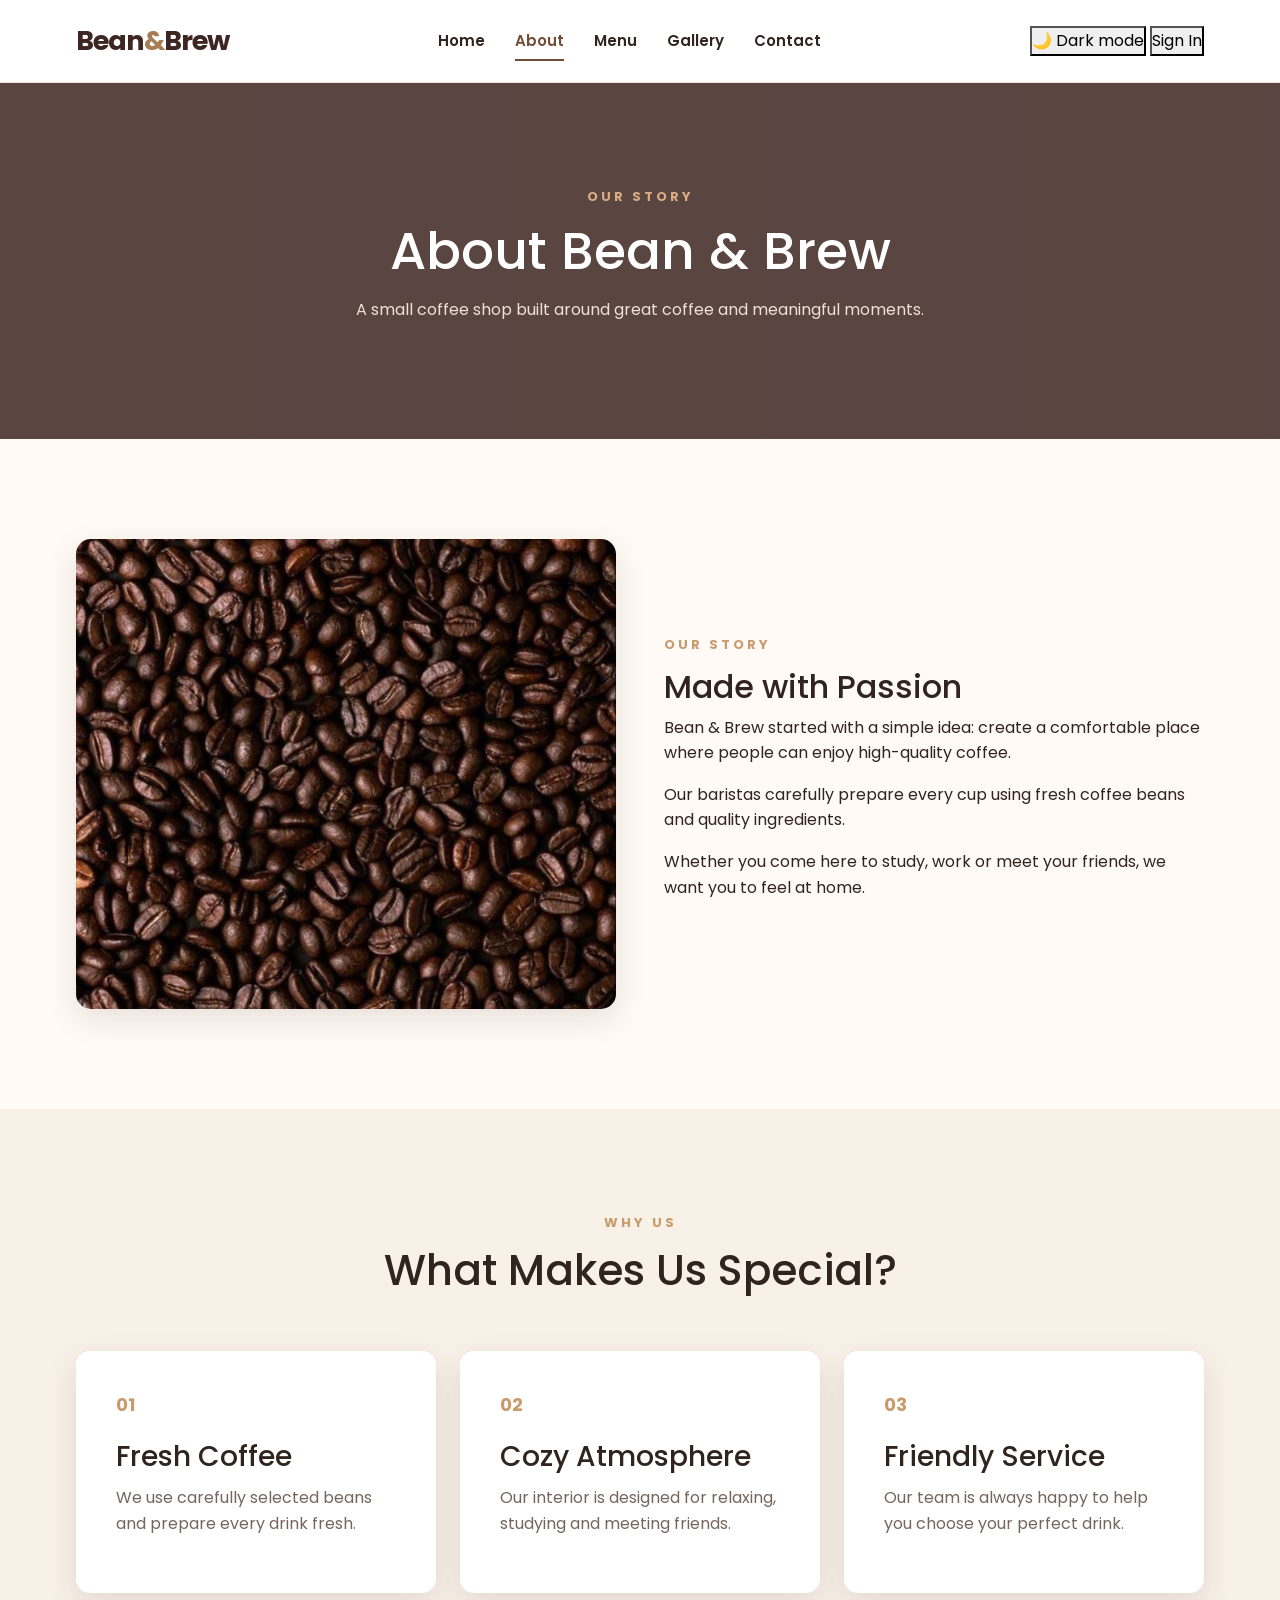
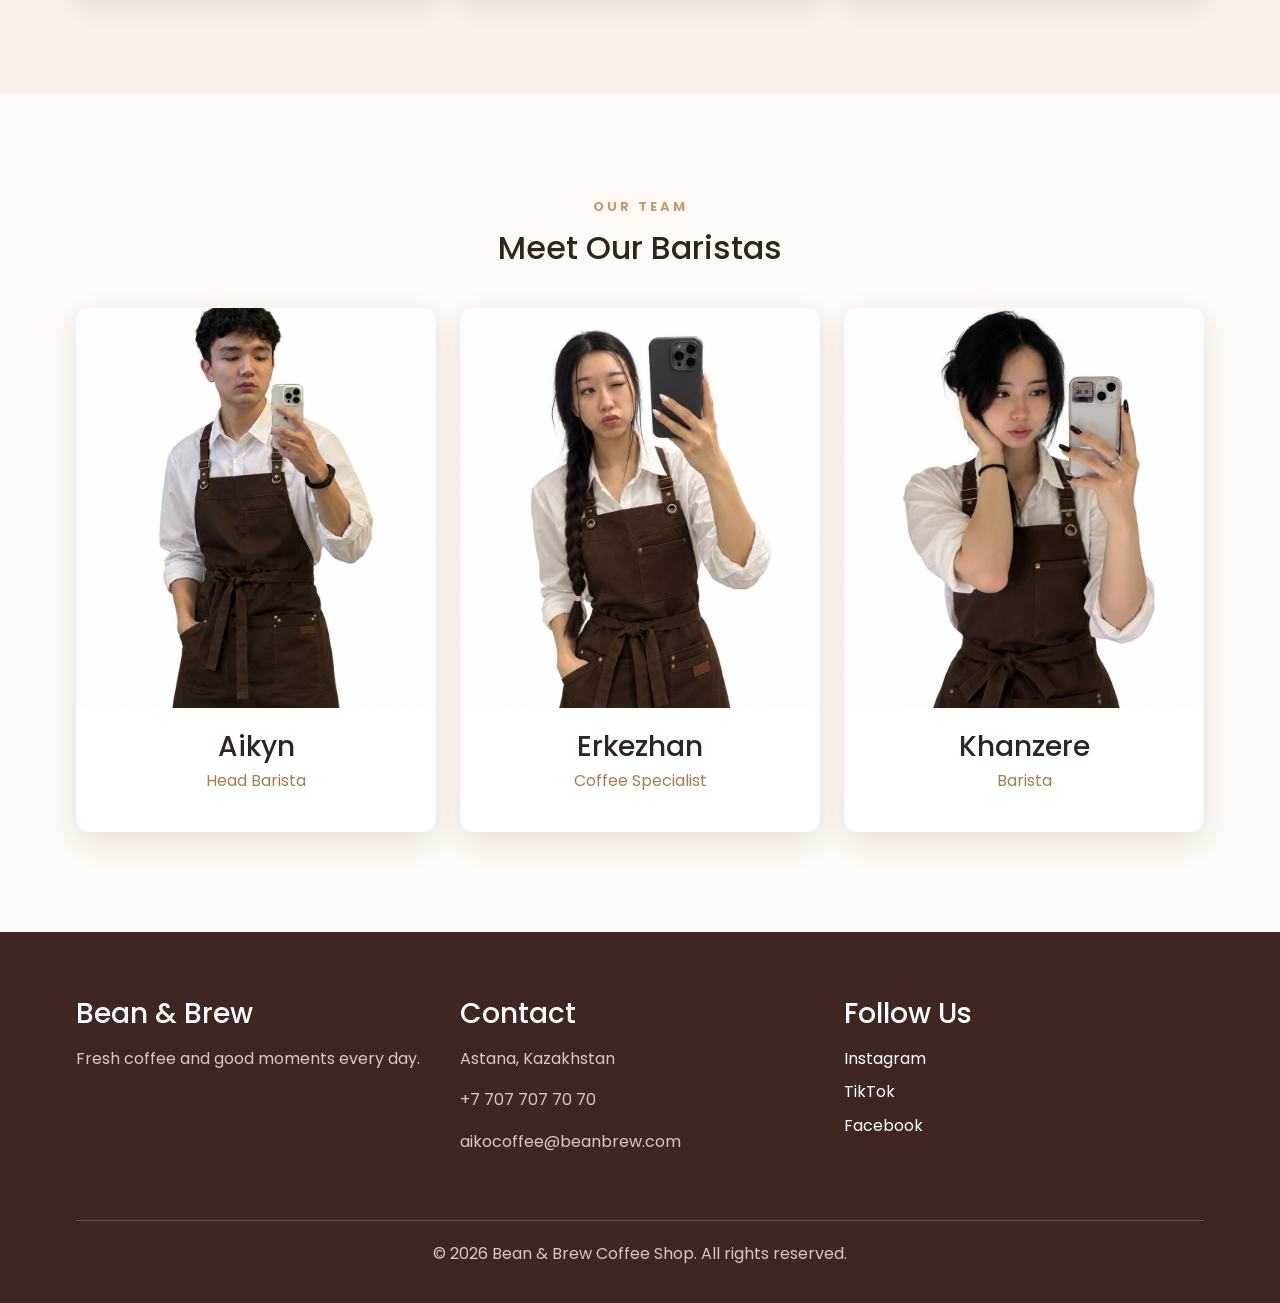
==== commit ad1369cd: "Refactor README and finalize footer layout" ====
--- a/about.html
+++ b/about.html
@@ -1,8 +1,10 @@
+
 <!DOCTYPE html>
 <html lang="en">
 <head>
     <meta charset="UTF-8">
     <meta name="viewport" content="width=device-width, initial-scale=1.0">
+    <meta name="description" content="Bean & Brew coffee shop website with coffee menu, desserts, gallery and contact information.">
 
     <title>About Us - Bean & Brew</title>
 
@@ -11,224 +13,227 @@
     <link href="https://fonts.googleapis.com/css2?family=Poppins:wght@400;500;600;700&display=swap" rel="stylesheet">
 
     <link href="vendor/bootstrap.min.css" rel="stylesheet">
-
     <link rel="stylesheet" href="style.css">
 </head>
-
 <body>
 
-<header class="site-header">
-    <div class="container header-container">
-
-        <a href="index.html" class="logo">
-            Bean<span>&</span>Brew
-        </a>
-
-        <nav class="main-nav">
-            <a href="index.html">Home</a>
-            <a href="about.html" class="active">About</a>
-            <a href="menu.html">Menu</a>
-            <a href="gallery.html">Gallery</a>
-            <a href="contact.html">Contact</a>
-        </nav>
-
-    </div>
-</header>
-
-
-<main>
-
-    <section class="page-banner">
-        <div class="container text-center">
-            <span class="small-title">OUR STORY</span>
-            <h1>About Bean & Brew</h1>
-            <p>
-                A small coffee shop built around great coffee
-                and meaningful moments.
-            </p>
+    <header class="site-header">
+        <div class="container header-container">
+            <a href="index.html" class="logo">
+                Bean<span>&</span>Brew
+            </a>
+
+            <nav class="main-nav" aria-label="Main navigation">
+                <a href="index.html">Home</a>
+                <a href="about.html" class="active">About</a>
+                <a href="menu.html">Menu</a>
+                <a href="gallery.html">Gallery</a>
+                <a href="contact.html">Contact</a>
+            </nav>
+
+            <div class="site-actions">
+                <button type="button" class="utility-button" id="theme-toggle" aria-label="Switch color theme">🌙 Dark mode</button>
+                <button type="button" class="utility-button" id="auth-open">Sign In</button>
+                <span id="user-greeting" aria-live="polite" hidden></span>
+                <button type="button" class="utility-button" id="sign-out" hidden>Sign Out</button>
+            </div>
         </div>
-    </section>
-
-
-    <section class="section">
-        <div class="container">
-
-            <div class="row align-items-center g-5">
-
-                <div class="col-12 col-md-6">
-                    <img
-                        src="images/beans.jpg"
-                        alt="Coffee beans"
-                        class="large-image"
-                        loading="lazy"
-                    >
-                </div>
-
-                <div class="col-12 col-md-6">
-
-                    <span class="small-title">OUR STORY</span>
-
-                    <h2>Made with Passion</h2>
-
-                    <p>
-                        Bean & Brew started with a simple idea:
-                        create a comfortable place where people
-                        can enjoy high-quality coffee.
-                    </p>
-
-                    <p>
-                        Our baristas carefully prepare every cup
-                        using fresh coffee beans and quality ingredients.
-                    </p>
-
-                    <p>
-                        Whether you come here to study, work or meet
-                        your friends, we want you to feel at home.
-                    </p>
-
-                </div>
-
-            </div>
-
-        </div>
-    </section>
-
-
-    <section class="features-section">
-        <div class="container">
-
-            <div class="section-heading text-center">
-                <span class="small-title">WHY US</span>
-                <h2>What Makes Us Special?</h2>
-            </div>
-
-            <div class="row g-4">
-
-                <div class="col-12 col-md-4">
-                    <div class="feature-box">
-                        <div class="feature-number">01</div>
-                        <h3>Fresh Coffee</h3>
-                        <p>
-                            We use carefully selected beans
-                            and prepare every drink fresh.
-                        </p>
-                    </div>
-                </div>
-
-                <div class="col-12 col-md-4">
-                    <div class="feature-box">
-                        <div class="feature-number">02</div>
-                        <h3>Cozy Atmosphere</h3>
-                        <p>
-                            Our interior is designed for relaxing,
-                            studying and meeting friends.
-                        </p>
-                    </div>
-                </div>
-
-                <div class="col-12 col-md-4">
-                    <div class="feature-box">
-                        <div class="feature-number">03</div>
-                        <h3>Friendly Service</h3>
-                        <p>
-                            Our team is always happy to help
-                            you choose your perfect drink.
-                        </p>
-                    </div>
-                </div>
-
-            </div>
-
-        </div>
-    </section>
-
-
-    <section class="section">
-        <div class="container text-center">
-
-            <span class="small-title">OUR TEAM</span>
-
-            <h2>Meet Our Baristas</h2>
-
-            <div class="row g-4 mt-3">
-
-                <div class="col-12 col-md-4">
-                    <div class="team-card">
+    </header>
+
+    <dialog id="auth-dialog" class="auth-dialog" aria-labelledby="auth-title">
+        <form id="auth-form" class="auth-form">
+            <button type="button" class="dialog-close" id="auth-close" aria-label="Close sign in">×</button>
+
+            <h2 id="auth-title">Sign in to Bean & Brew</h2>
+            <p>Enter your name and email to personalize this demo website.</p>
+
+            <label for="auth-name">Your name</label>
+            <input id="auth-name" name="name" type="text" autocomplete="name" required minlength="2">
+
+            <label for="auth-email">Email address</label>
+            <input id="auth-email" name="email" type="email" autocomplete="email" required>
+
+            <label for="auth-password">Password</label>
+            <input id="auth-password" name="password" type="password" autocomplete="current-password" minlength="8" required>
+
+            <p class="auth-note">Demo sign-in only. Your password is checked in the form and is never saved.</p>
+            <p id="auth-feedback" class="form-summary" role="status"></p>
+
+            <button type="submit" class="primary-button">Sign In</button>
+        </form>
+    </dialog>
+
+    <main>
+        <section class="page-banner">
+            <div class="container text-center">
+                <span class="small-title">OUR STORY</span>
+                <h1>About Bean & Brew</h1>
+                <p>
+                    A small coffee shop built around great coffee
+                    and meaningful moments.
+                </p>
+            </div>
+        </section>
+
+        <section class="section">
+            <div class="container">
+                <div class="row align-items-center g-5">
+                    <div class="col-12 col-md-6">
                         <img
-                            src="images/aikyn.jpg"
-                            alt="Barista"
+                            src="images/beans.jpg"
+                            alt="Coffee beans"
+                            class="large-image"
                             loading="lazy"
                         >
-                        <h3>Aikyn</h3>
-                        <p>Head Barista</p>
-                    </div>
-                </div>
-
+                    </div>
+
+                    <div class="col-12 col-md-6">
+                        <span class="small-title">OUR STORY</span>
+                        <h2>Made with Passion</h2>
+
+                        <p>
+                            Bean & Brew started with a simple idea:
+                            create a comfortable place where people
+                            can enjoy high-quality coffee.
+                        </p>
+
+                        <p>
+                            Our baristas carefully prepare every cup
+                            using fresh coffee beans and quality ingredients.
+                        </p>
+
+                        <p>
+                            Whether you come here to study, work or meet
+                            your friends, we want you to feel at home.
+                        </p>
+                    </div>
+                </div>
+            </div>
+        </section>
+
+        <section class="features-section">
+            <div class="container">
+                <div class="section-heading text-center">
+                    <span class="small-title">WHY US</span>
+                    <h2>What Makes Us Special?</h2>
+                </div>
+
+                <div class="row g-4">
+                    <div class="col-12 col-md-4">
+                        <div class="feature-box">
+                            <div class="feature-number">01</div>
+                            <h3>Fresh Coffee</h3>
+                            <p>
+                                We use carefully selected beans
+                                and prepare every drink fresh.
+                            </p>
+                        </div>
+                    </div>
+
+                    <div class="col-12 col-md-4">
+                        <div class="feature-box">
+                            <div class="feature-number">02</div>
+                            <h3>Cozy Atmosphere</h3>
+                            <p>
+                                Our interior is designed for relaxing,
+                                studying and meeting friends.
+                            </p>
+                        </div>
+                    </div>
+
+                    <div class="col-12 col-md-4">
+                        <div class="feature-box">
+                            <div class="feature-number">03</div>
+                            <h3>Friendly Service</h3>
+                            <p>
+                                Our team is always happy to help
+                                you choose your perfect drink.
+                            </p>
+                        </div>
+                    </div>
+                </div>
+            </div>
+        </section>
+
+        <section class="section">
+            <div class="container text-center">
+                <span class="small-title">OUR TEAM</span>
+                <h2>Meet Our Baristas</h2>
+
+                <div class="row g-4 mt-3">
+                    <div class="col-12 col-md-4">
+                        <div class="team-card">
+                            <img
+                                src="images/aikyn.jpg"
+                                alt="Barista"
+                                loading="lazy"
+                            >
+                            <h3>Aikyn</h3>
+                            <p>Head Barista</p>
+                        </div>
+                    </div>
+
+                    <div class="col-12 col-md-4">
+                        <div class="team-card">
+                            <img
+                                src="images/erkezhan.jpg"
+                                alt="Barista"
+                                loading="lazy"
+                            >
+                            <h3>Erkezhan</h3>
+                            <p>Coffee Specialist</p>
+                        </div>
+                    </div>
+
+                    <div class="col-12 col-md-4">
+                        <div class="team-card">
+                            <img
+                                src="images/khanzere.jpg"
+                                alt="Barista"
+                                loading="lazy"
+                            >
+                            <h3>Khanzere</h3>
+                            <p>Barista</p>
+                        </div>
+                    </div>
+                </div>
+            </div>
+        </section>
+    </main>
+
+    <footer class="site-footer">
+        <div class="container">
+            <div class="row g-4">
                 <div class="col-12 col-md-4">
-                    <div class="team-card">
-                        <img
-                            src="images/erkezhan.jpg"
-                            alt="Barista"
-                            loading="lazy"
-                        >
-                        <h3>Erkezhan</h3>
-                        <p>Coffee Specialist</p>
-                    </div>
+                    <h3>Bean & Brew</h3>
+                    <p>Fresh coffee and good moments every day.</p>
                 </div>
 
                 <div class="col-12 col-md-4">
-                    <div class="team-card">
-                        <img
-                            src="images/khanzere.jpg"
-                            alt="Barista"
-                            loading="lazy"
-                        >
-                        <h3>Khanzere</h3>
-                        <p>Barista</p>
-                    </div>
-                </div>
-
-            </div>
-
+                    <h3>Contact</h3>
+                    <p>Astana, Kazakhstan</p>
+                    <p>+7 707 707 70 70</p>
+                    <p>aikocoffee@beanbrew.com</p>
+                </div>
+
+                <div class="col-12 col-md-4">
+                    <h3>Follow Us</h3>
+                    <div class="social-links">
+                        <span>Instagram</span>
+                        <span>TikTok</span>
+                        <span>Facebook</span>
+                    </div>
+                </div>
+            </div>
+
+            <div class="footer-bottom">
+                <p>&copy; 2026 Bean & Brew Coffee Shop. All rights reserved.</p>
+                <p class="ai-disclosure"></p>
+            </div>
         </div>
-    </section>
-
-</main>
-
-<footer class="site-footer">
-    <div class="container">
-
-        <div class="row g-4">
-
-            <div class="col-12 col-md-4">
-                <h3>Bean & Brew</h3>
-                <p>Fresh coffee and good moments every day.</p>
-            </div>
-
-            <div class="col-12 col-md-4">
-                <h3>Contact</h3>
-                <p>Astana, Kazakhstan</p>
-                <p>+7 707 707 70 70</p>
-                <p>aikocoffee@beanbrew.com</p>
-            </div>
-
-            <div class="col-12 col-md-4">
-                <h3>Follow Us</h3>
-                <div class="social-links">
-                    <span>Instagram</span>
-                    <span>TikTok</span>
-                    <span>Facebook</span>
-                </div>
-            </div>
-
-        </div>
-
-        <div class="footer-bottom">
-            <p>&copy; 2026 Bean & Brew Coffee Shop. All rights reserved.</p>
-        </div>
-
-    </div>
-</footer>
-
+    </footer>
+
+    <script src="vendor/jquery-3.7.1.min.js"></script>
+    <script src="js/script.js"></script>
 </body>
-</html>+</html>
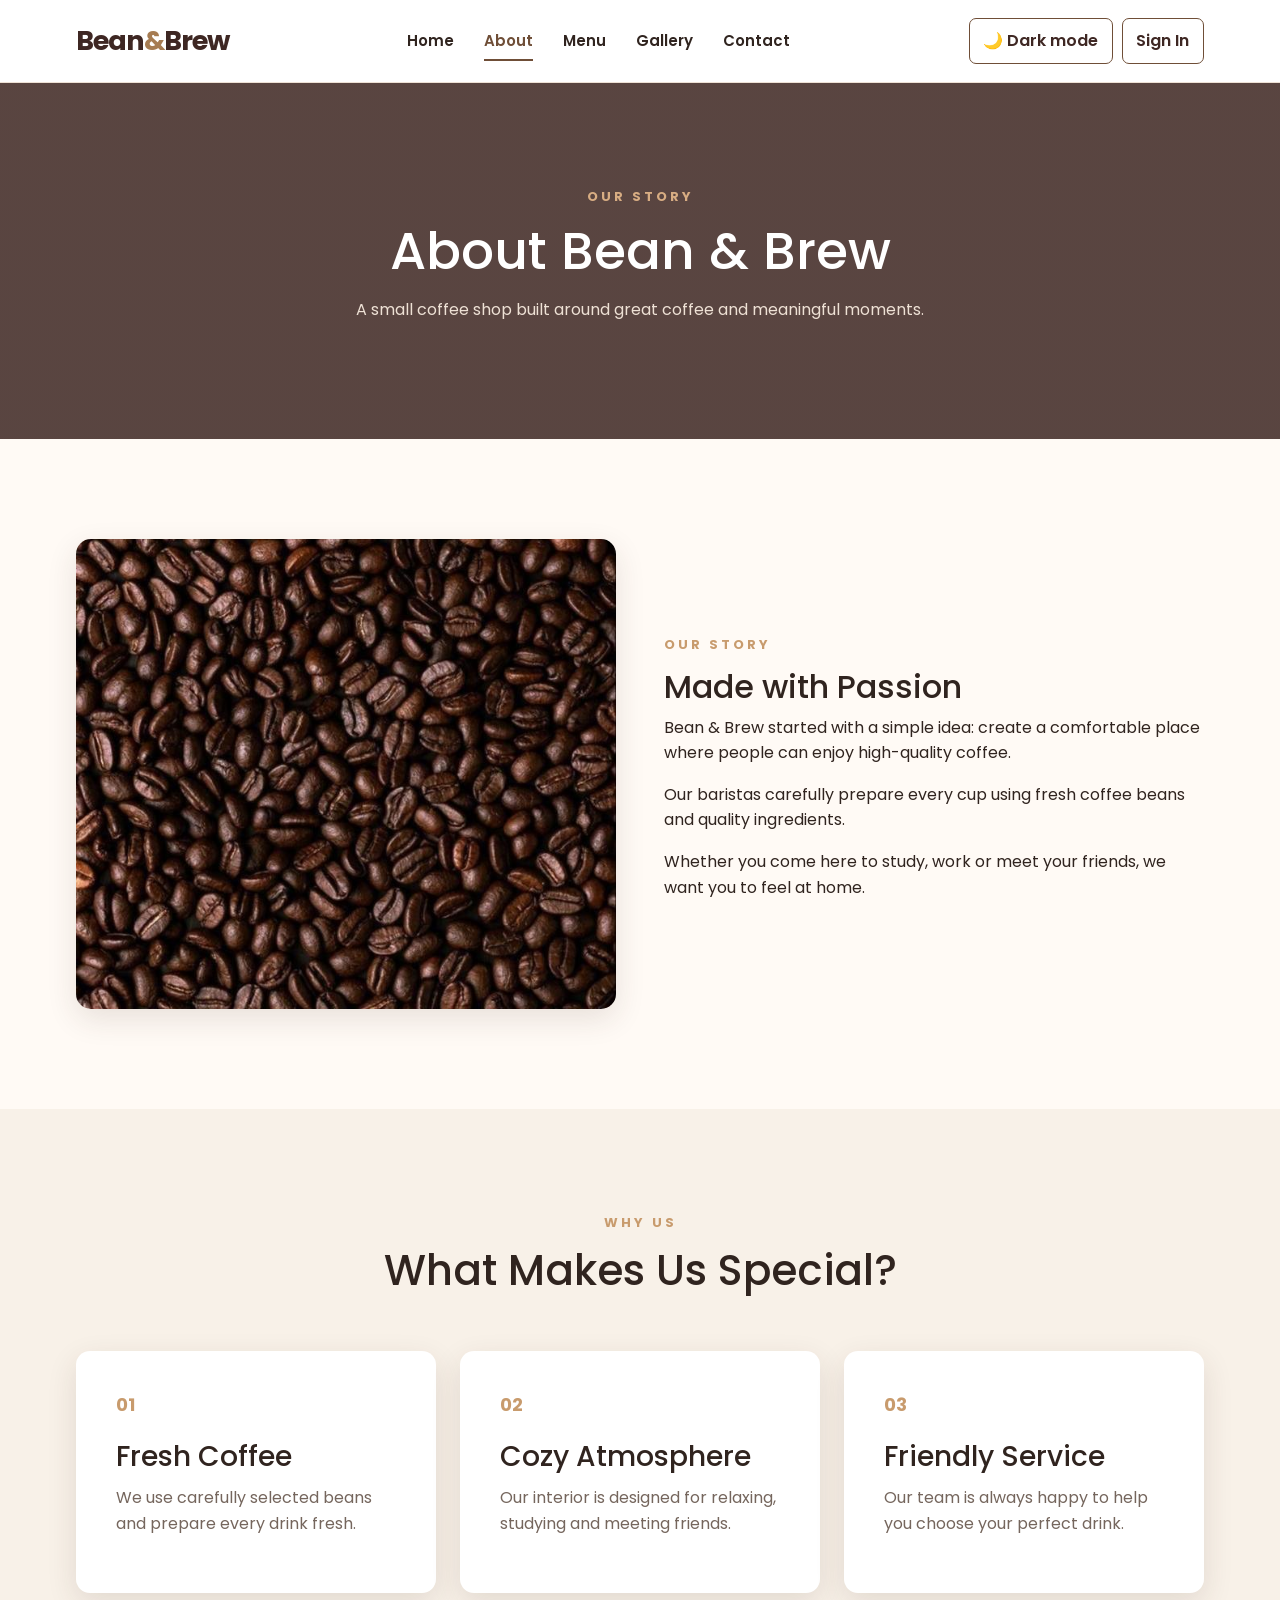
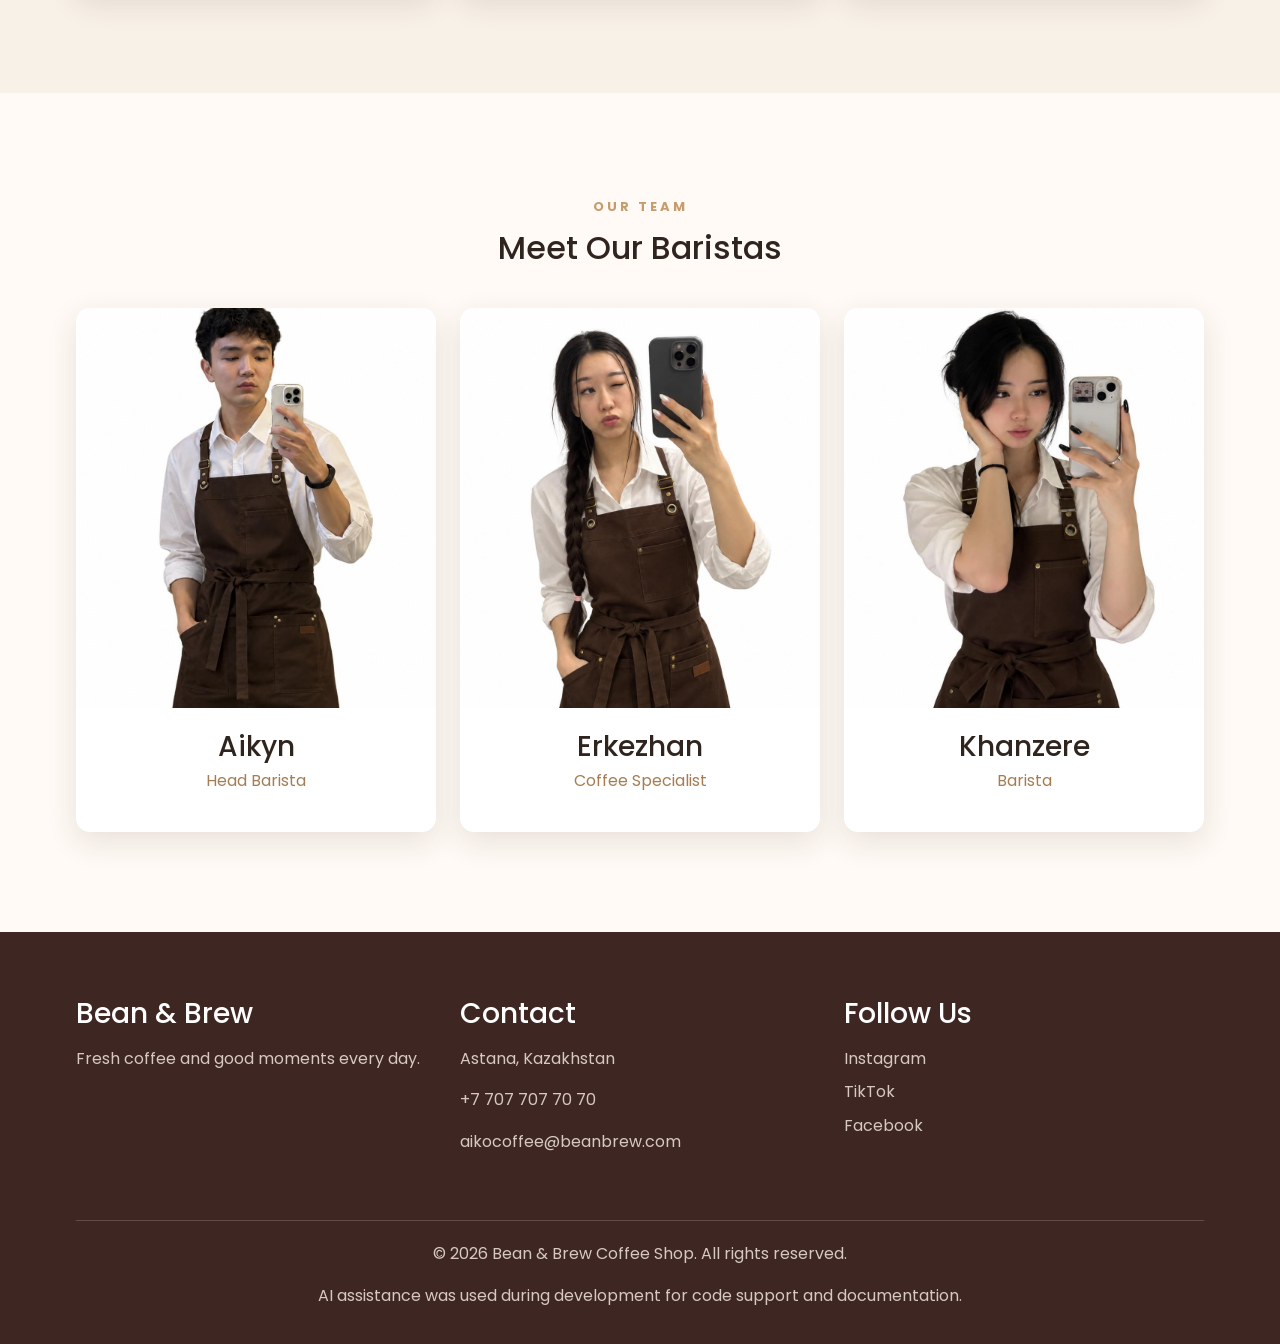
==== commit b0fe9cb9: "Update Bean & Brew final project" ====
--- a/about.html
+++ b/about.html
@@ -228,7 +228,7 @@
 
             <div class="footer-bottom">
                 <p>&copy; 2026 Bean & Brew Coffee Shop. All rights reserved.</p>
-                <p class="ai-disclosure"></p>
+                <p class="ai-disclosure">AI assistance was used during development for code support and documentation.</p>
             </div>
         </div>
     </footer>
--- a/style.css
+++ b/style.css
@@ -9,6 +9,11 @@
     --text-light: #75665d;
     --gold: #c89b6d;
 
+    --footer-bg: #3e2723;
+    --footer-heading: #ffffff;
+    --footer-text: #d7c9c0;
+    --footer-border: #624c43;
+
     --shadow: 0 10px 30px rgba(62, 39, 35, 0.12);
     --shadow-hover: 0 18px 40px rgba(62, 39, 35, 0.20);
 }
@@ -629,7 +634,7 @@
 }
 
 
-/* focus requirement */
+
 
 .contact-form input:focus,
 .contact-form textarea:focus {
@@ -639,34 +644,32 @@
         0 0 0 4px rgba(166, 124, 82, 0.15);
 }
 
+
+
 .site-footer {
     padding: 65px 0 20px;
-
-    background-color: var(--coffee-dark);
-
-    color: white;
+    background-color: var(--footer-bg);
+    color: var(--footer-heading);
 }
 
 .site-footer h3 {
-    color: white;
-
+    color: var(--footer-heading);
     margin-bottom: 15px;
 }
 
-.site-footer p {
-    color: #d7c9c0;
+.site-footer p,
+.site-footer .social-links a,
+.site-footer .social-links span {
+    color: var(--footer-text);
 }
 
 .social-links {
     display: flex;
     flex-direction: column;
-
     gap: 8px;
 }
 
 .social-links a {
-    color: #d7c9c0;
-
     transition: 0.3s;
 }
 
@@ -677,11 +680,11 @@
 .footer-bottom {
     margin-top: 50px;
     padding-top: 20px;
-
-    border-top: 1px solid #624c43;
-
+    border-top: 1px solid var(--footer-border);
     text-align: center;
 }
+
+
 
 @media (max-width: 992px) {
 
@@ -801,4 +804,343 @@
         padding: 28px;
     }
 
+}
+
+.site-actions{
+    display:flex;
+    align-items:center;
+    gap:.55rem;
+    flex-wrap:wrap
+}
+.utility-button,.primary-button{
+    border:1px solid var(--coffee);
+    border-radius:7px;
+    padding:.55rem .85rem;
+    background:var(--white);
+    color:var(--coffee-dark);
+    font-weight:600;
+    cursor:pointer
+}
+.primary-button{
+    background:var(--coffee);
+    color:#fff
+}
+.utility-button:hover,.primary-button:hover{
+    filter:brightness(.94)
+}
+#user-greeting{
+    font-weight:600;
+    color:var(--coffee)
+}
+[hidden]{
+    display:none!important
+}
+.auth-dialog{
+    width:min(28rem,92vw);
+    border:0;
+    border-radius:16px;
+    padding:0;
+    margin:auto;
+    background:var(--white);
+    color:var(--text);
+    box-shadow:var(--shadow)
+}
+.auth-dialog::backdrop{
+    background:rgba(20,14,10,.65)
+}
+.auth-form{
+    position:relative;
+    display:grid;
+    gap:.7rem;
+    padding:2rem
+}
+.auth-form h2{
+    padding-right:1.5rem
+}
+.auth-form input,.api-search input{
+    width:100%;
+    padding:.8rem 1rem;
+    border:1px solid #bcab9d;
+    border-radius:7px;
+    background:var(--white);
+    color:var(--text)
+}
+.dialog-close{
+    position:absolute;
+    right:1rem;
+    top:.7rem;
+    border:0;
+    background:none;
+    font-size:1.8rem;
+    color:var(--text);
+    cursor:pointer
+}
+.faq-list{
+    max-width:850px;
+    margin:2rem auto 0
+}
+.faq-item{
+    border-bottom:1px solid var(--cream-dark);
+    background:var(--white)
+}
+.faq-question {
+    width: 100%;
+    display: flex;
+    justify-content: space-between;
+    align-items: center;
+    gap: 1rem;
+    padding: 1.2rem 1.4rem;
+    border: 0;
+    background: transparent;
+    color: var(--text);
+    font-weight: 600;
+    text-align: left;
+    cursor: pointer
+}
+
+.faq-indicator {
+    font-size: 1.5rem;
+    color: var(--coffee);
+    flex: none
+}
+
+.faq-answer {
+    display: none;
+    padding: 0 1.4rem 1.2rem;
+    color: var(--text-light)
+}
+
+.faq-answer p {
+    margin: 0
+}
+
+.api-search {
+    max-width: 650px;
+    margin: 1.5rem auto
+}
+
+.api-search-row {
+    display: flex;
+    gap: .7rem;
+    margin-top: .5rem
+}
+
+.api-search-row input {
+    flex: 1;
+    min-width: 0
+}
+
+#api-status {
+    text-align: center;
+    margin-top: .8rem;
+    color: var(--text-light)
+}
+
+.api-results {
+    display: grid;
+    grid-template-columns: repeat(auto-fit, minmax(220px, 1fr));
+    gap: 1.2rem;
+    margin-top: 1.5rem
+}
+
+.api-product {
+    padding: 1rem;
+    border-radius: 12px;
+    background: var(--white);
+    box-shadow: var(--shadow);
+    display: flex;
+    flex-direction: column;
+    gap: .5rem
+}
+
+.api-product img {
+    width: 100%;
+    height: 150px;
+    object-fit: contain;
+    background: #f7f3ef;
+    border-radius: 8px
+}
+
+.api-product h3 {
+    font-size: 1rem;
+    margin: .2rem 0
+}
+
+.api-product p {
+    font-size: .9rem;
+    color: var(--text-light);
+    margin: 0
+}
+
+body.dark-theme {
+    --footer-bg: #211d1a;
+    --footer-heading: #f2e9e2;
+    --footer-text: #c4b5aa;
+    --footer-border: #45382f;
+
+    --white: #211d1a;
+    --cream: #2c2520;
+    --cream-dark: #45382f;
+    --text: #f2e9e2;
+    --text-light: #c4b5aa;
+    --coffee: #c49a75;
+    --coffee-dark: #f0d5bd;
+    --coffee-light: #d8ad86;
+    --gold: #d7a878;
+    --shadow: 0 10px 30px rgba(0, 0, 0, .28);
+    background: #171412;
+    color: var(--text)
+
+    
+}
+
+body.dark-theme .site-header {
+    background: rgba(30, 26, 23, .97);
+    border-color: #45382f
+}
+
+body.dark-theme .site-header .logo,
+body.dark-theme .main-nav a {
+    color: var(--text)
+}
+
+body.dark-theme .page-banner,
+body.dark-theme .welcome-section,
+body.dark-theme .features-section,
+body.dark-theme .menu-cards-section,
+body.dark-theme .section {
+    background-color: #171412;
+    color: var(--text)
+}
+
+body.dark-theme .feature-box,
+body.dark-theme .coffee-card,
+body.dark-theme .contact-info,
+body.dark-theme .contact-form,
+body.dark-theme .faq-item,
+body.dark-theme .api-product {
+    background: #211d1a;
+    color: var(--text)
+}
+
+body.dark-theme .coffee-table {
+    color: var(--text)
+}
+
+body.dark-theme .utility-button {
+    background: #2c2520;
+    color: var(--text);
+    border-color: #80634d
+}
+
+body.dark-theme .auth-dialog {
+    background: #211d1a;
+    color: var(--text)
+}
+
+body.dark-theme .auth-form input,
+body.dark-theme .api-search input {
+    background: #171412;
+    color: var(--text);
+    border-color: #665344
+}
+
+body.dark-theme .faq-answer {
+    color: var(--text-light)
+}
+
+body.dark-theme .api-product img {
+    background: #302923
+}
+
+@media (max-width: 900px) {
+    .header-container {
+        flex-wrap: wrap;
+        padding: 1rem 0;
+        gap: 1rem
+    }
+
+    .site-actions {
+        justify-content: center;
+        width: 100%
+    }
+}
+
+@media (max-width: 520px) {
+    .api-search-row {
+        flex-direction: column
+    }
+
+    .utility-button,
+    .primary-button {
+        font-size: .88rem
+    }
+
+    .auth-form {
+        padding: 1.4rem
+    }
+}
+
+.auth-form input,
+.api-search input {
+    width: 100%;
+    padding: .8rem 1rem;
+    border: 1px solid #bcab9d;
+    border-radius: 7px;
+    background: var(--white);
+    color: var(--text)
+}
+
+.dialog-close {
+    position: absolute;
+    right: 1rem;
+    top: .7rem;
+    border: 0;
+    background: none;
+    font-size: 1.8rem;
+    color: var(--text);
+    cursor: pointer
+}
+
+.faq-list {
+    max-width: 850px;
+    margin: 2rem auto 0
+}
+
+.faq-item {
+    border-bottom: 1px solid var(--cream-dark);
+    background: var(--white)
+}
+body.dark-theme .coffee-table th {
+    background-color: #45382f;
+    color: #f2e9e2;
+}
+
+body.dark-theme .coffee-table tbody tr,
+body.dark-theme .coffee-table tbody tr td {
+    background-color: #211d1a;
+    color: #d6c5b8;
+    border-bottom: 1px solid #45382f;
+}
+
+body.dark-theme .coffee-table td:first-child {
+    color: #f2e9e2;
+}
+
+body.dark-theme .coffee-table tbody tr:nth-child(even),
+body.dark-theme .coffee-table tbody tr:nth-child(even) td {
+    background-color: #2c2520;
+}
+
+body.dark-theme .coffee-table tbody tr:hover,
+body.dark-theme .coffee-table tbody tr:hover td {
+    background-color: #45382f;
+}
+
+
+body.dark-theme .contact-form input,
+body.dark-theme .contact-form textarea {
+    background-color: #171412;
+    color: #f2e9e2;
+    border-color: #665344;
 }
